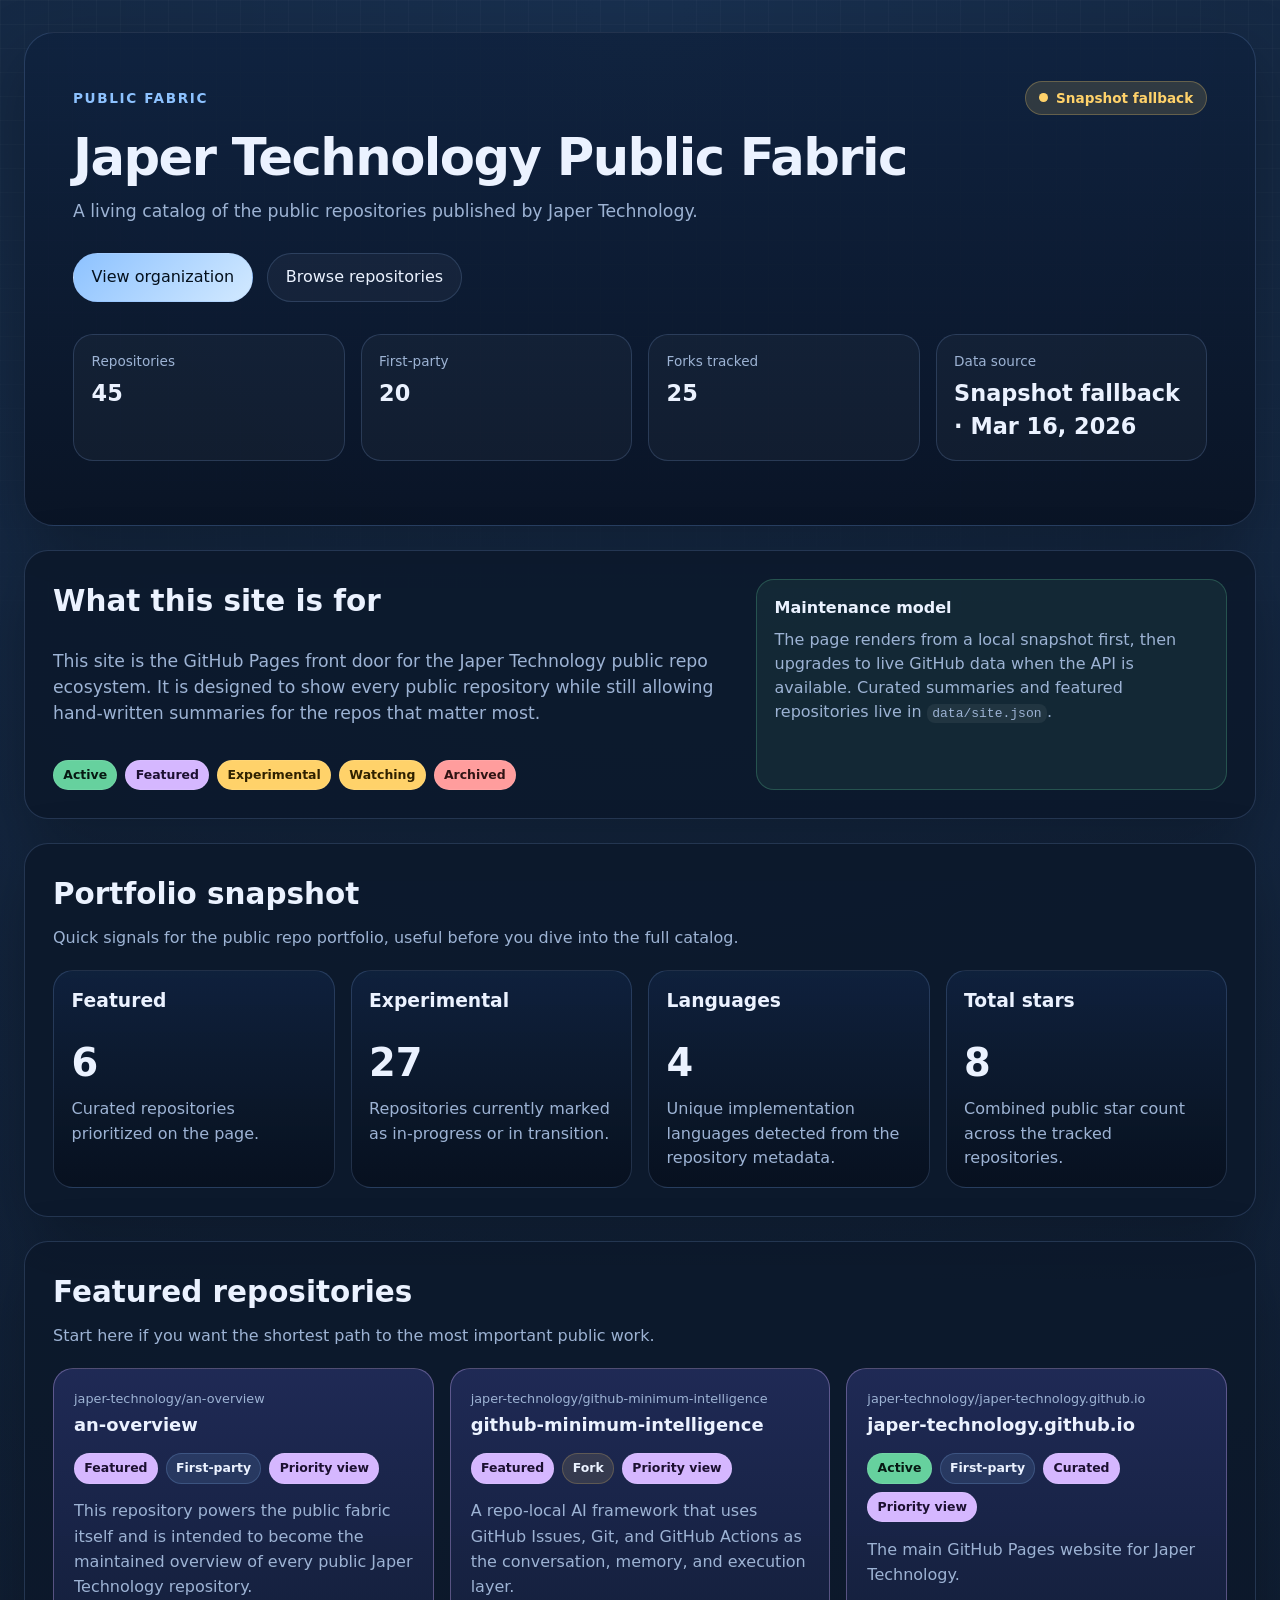
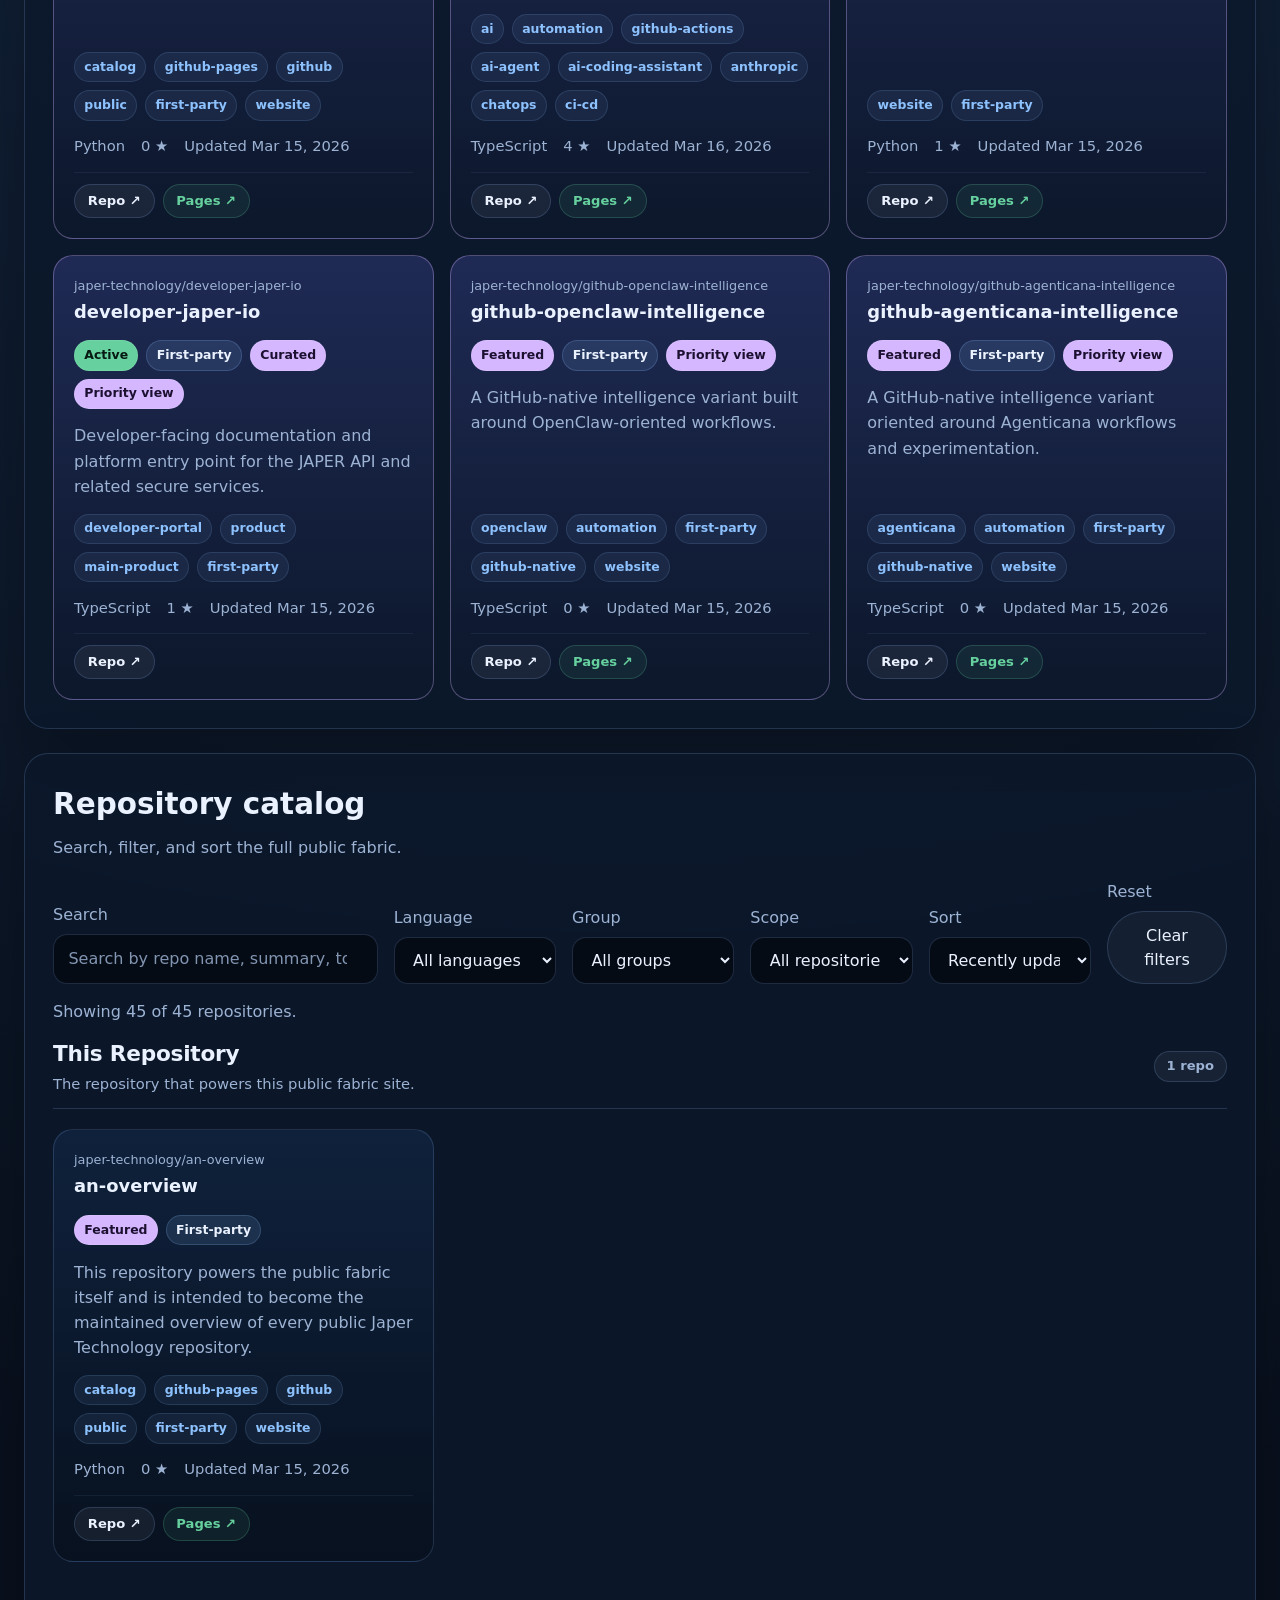
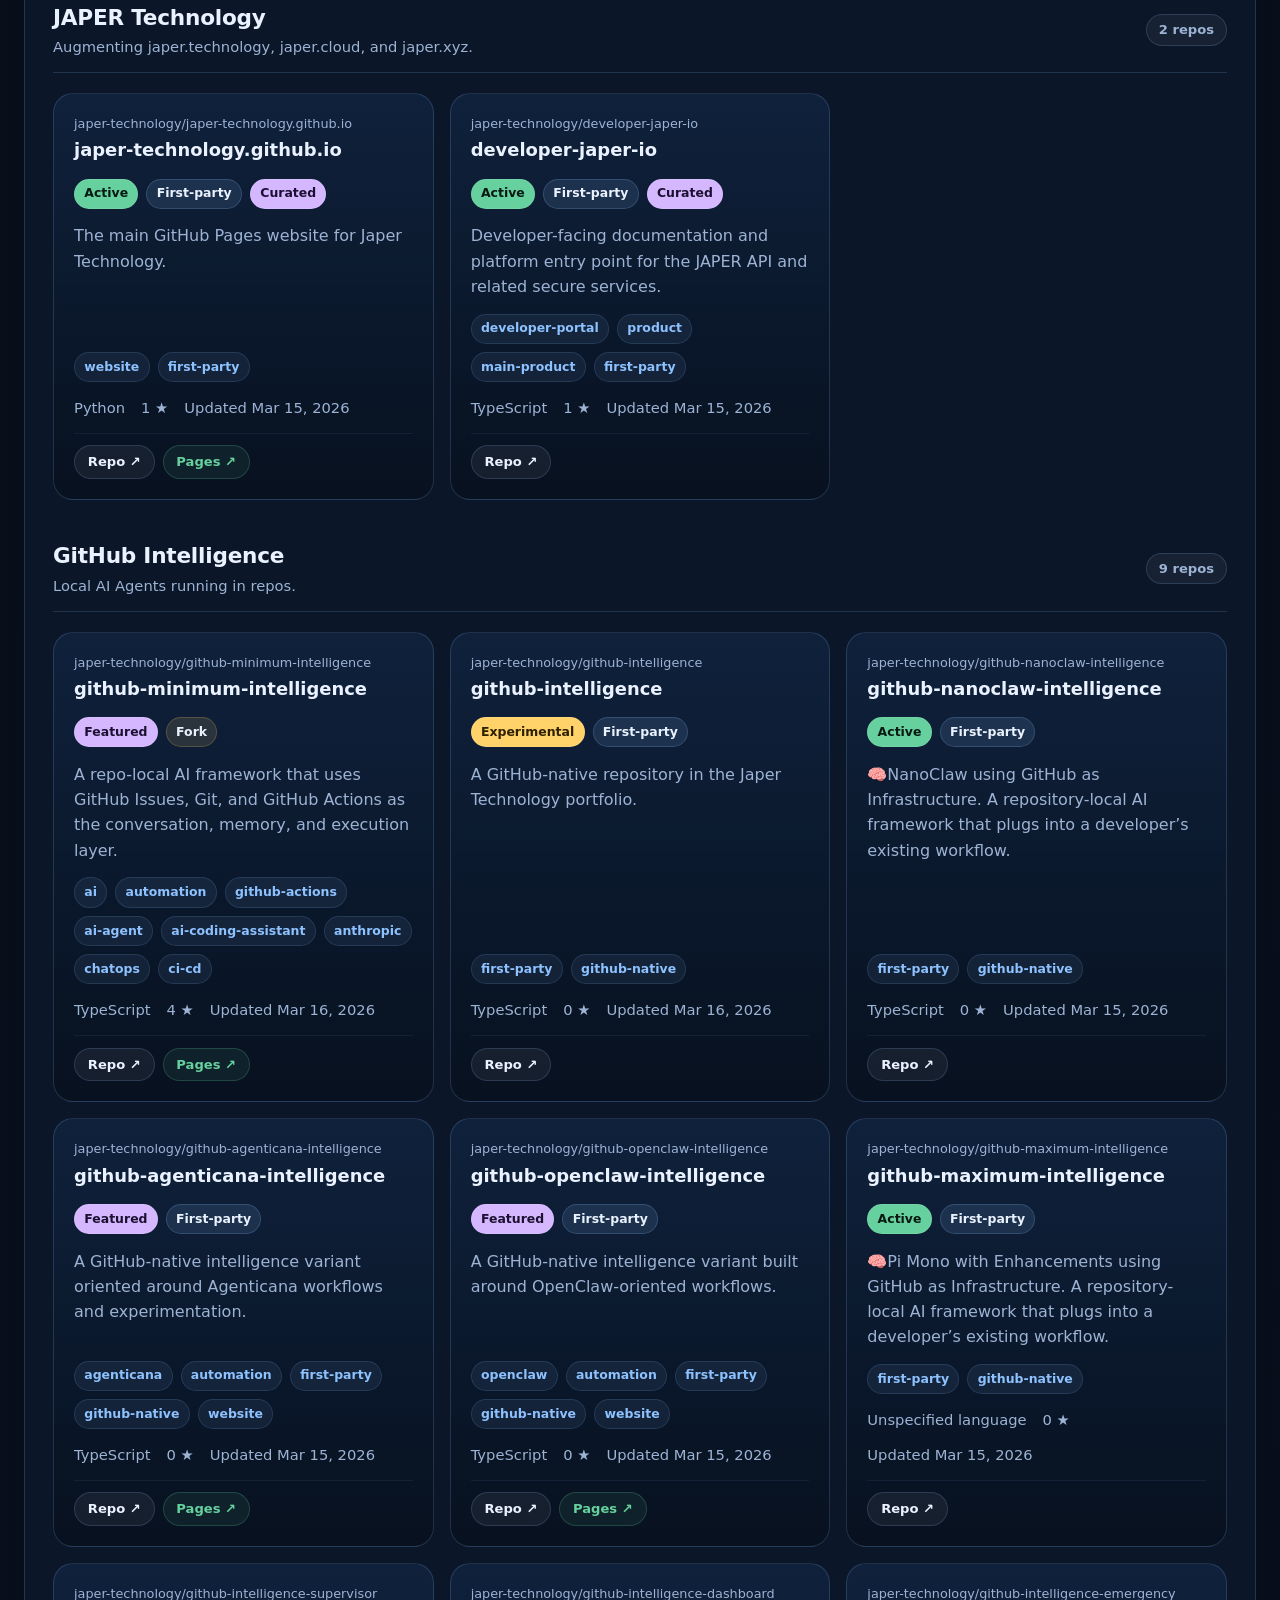
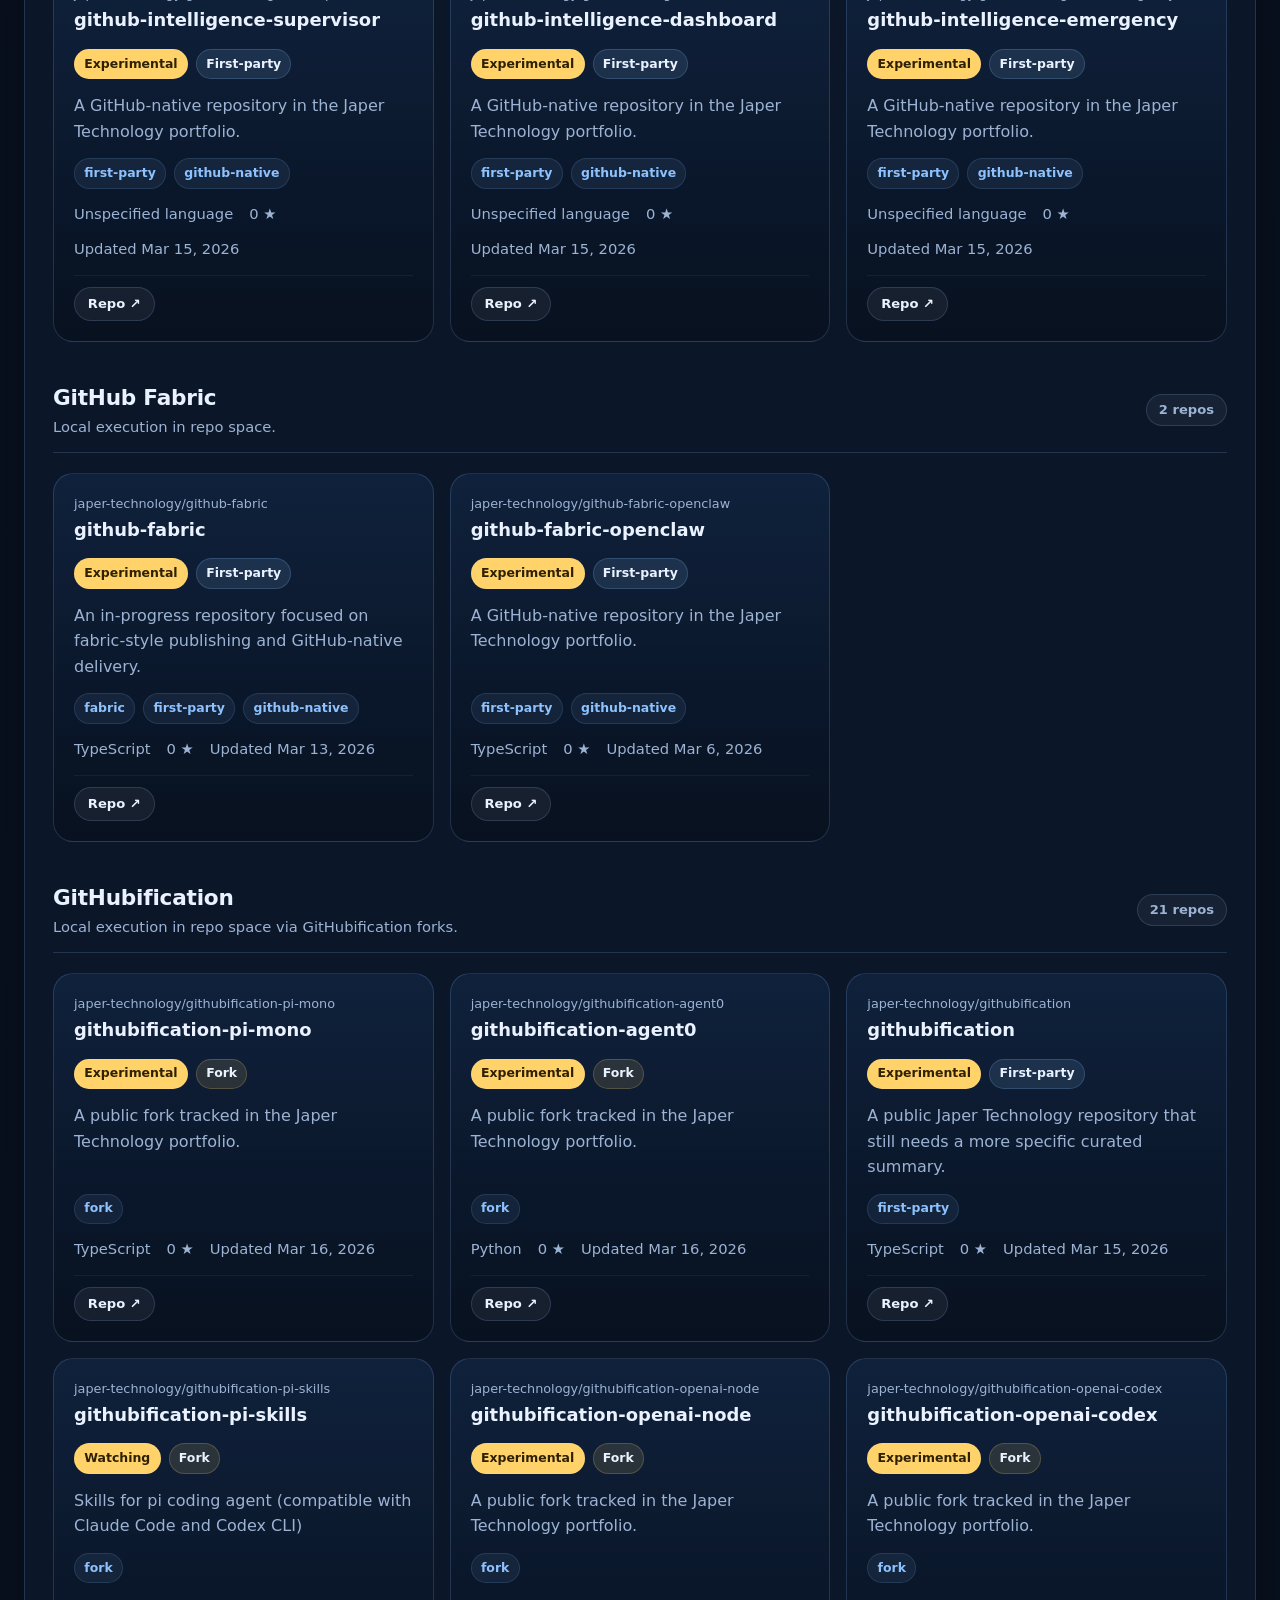
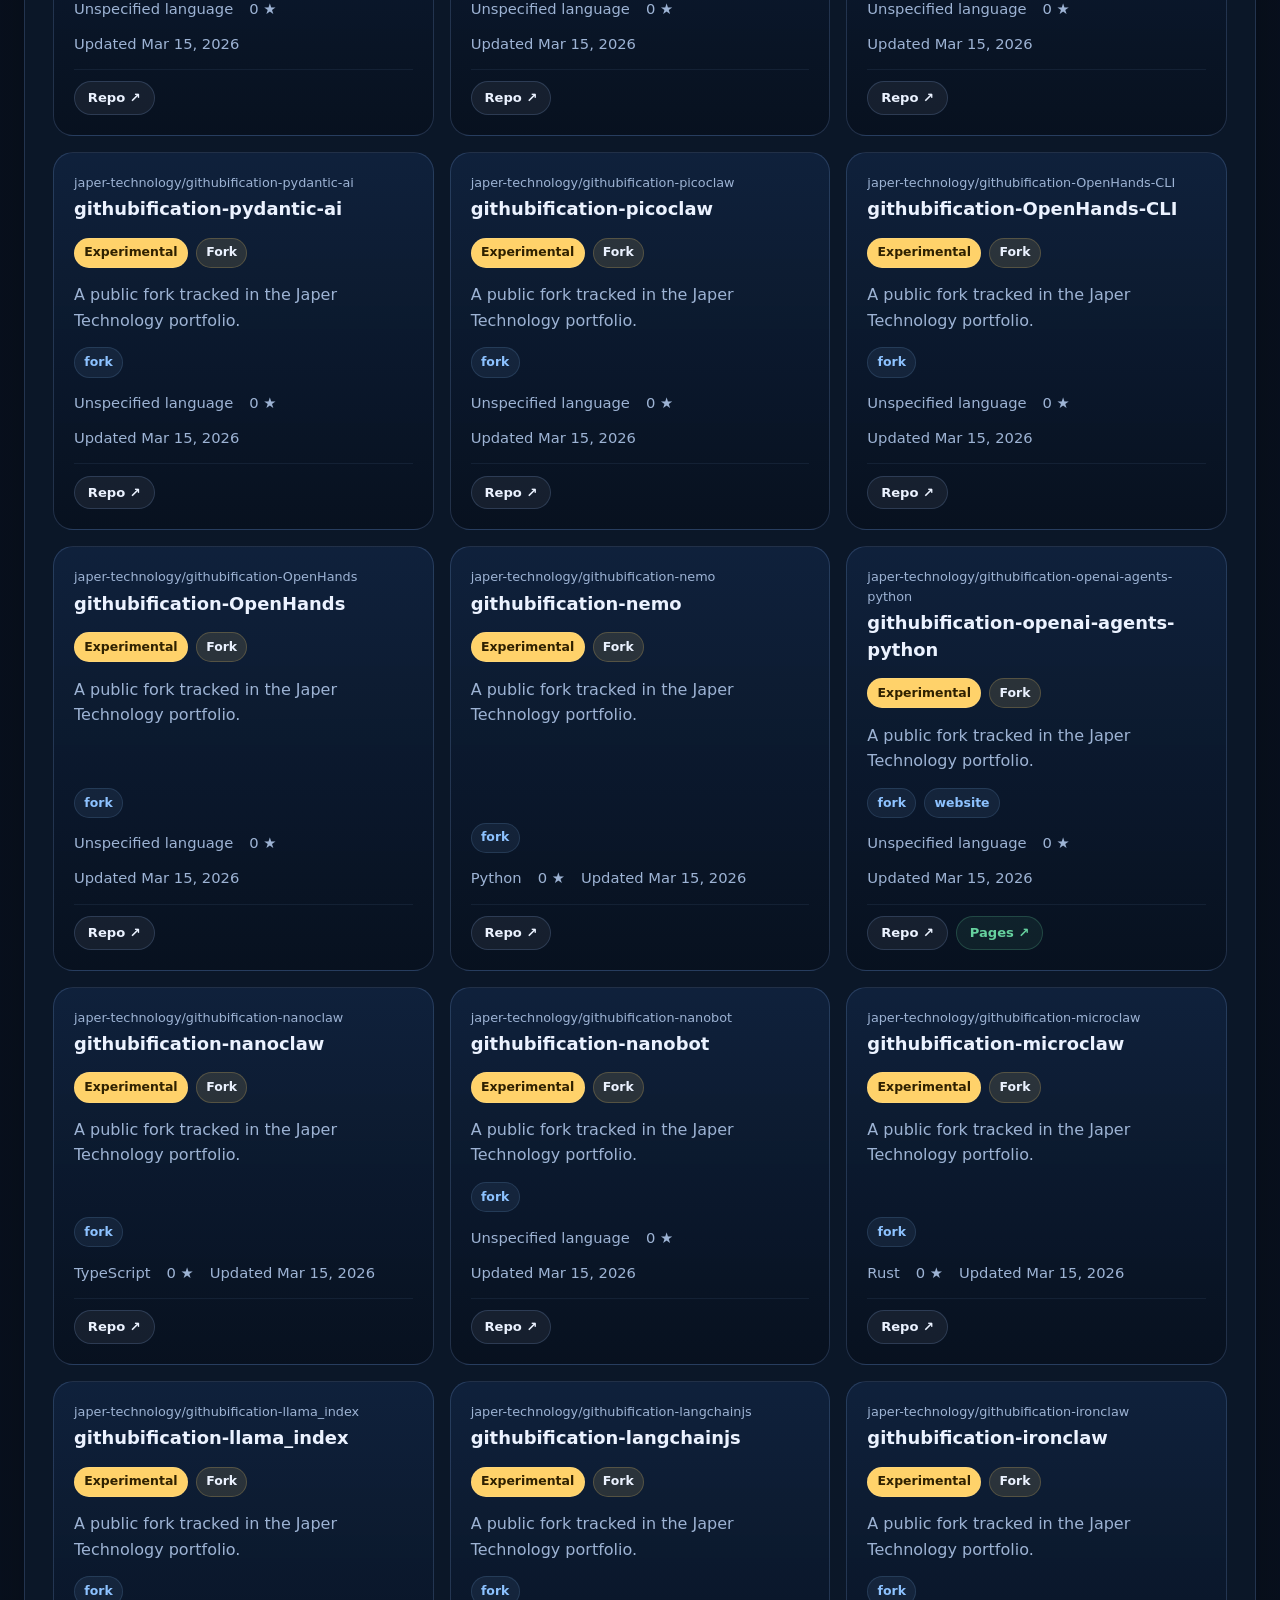
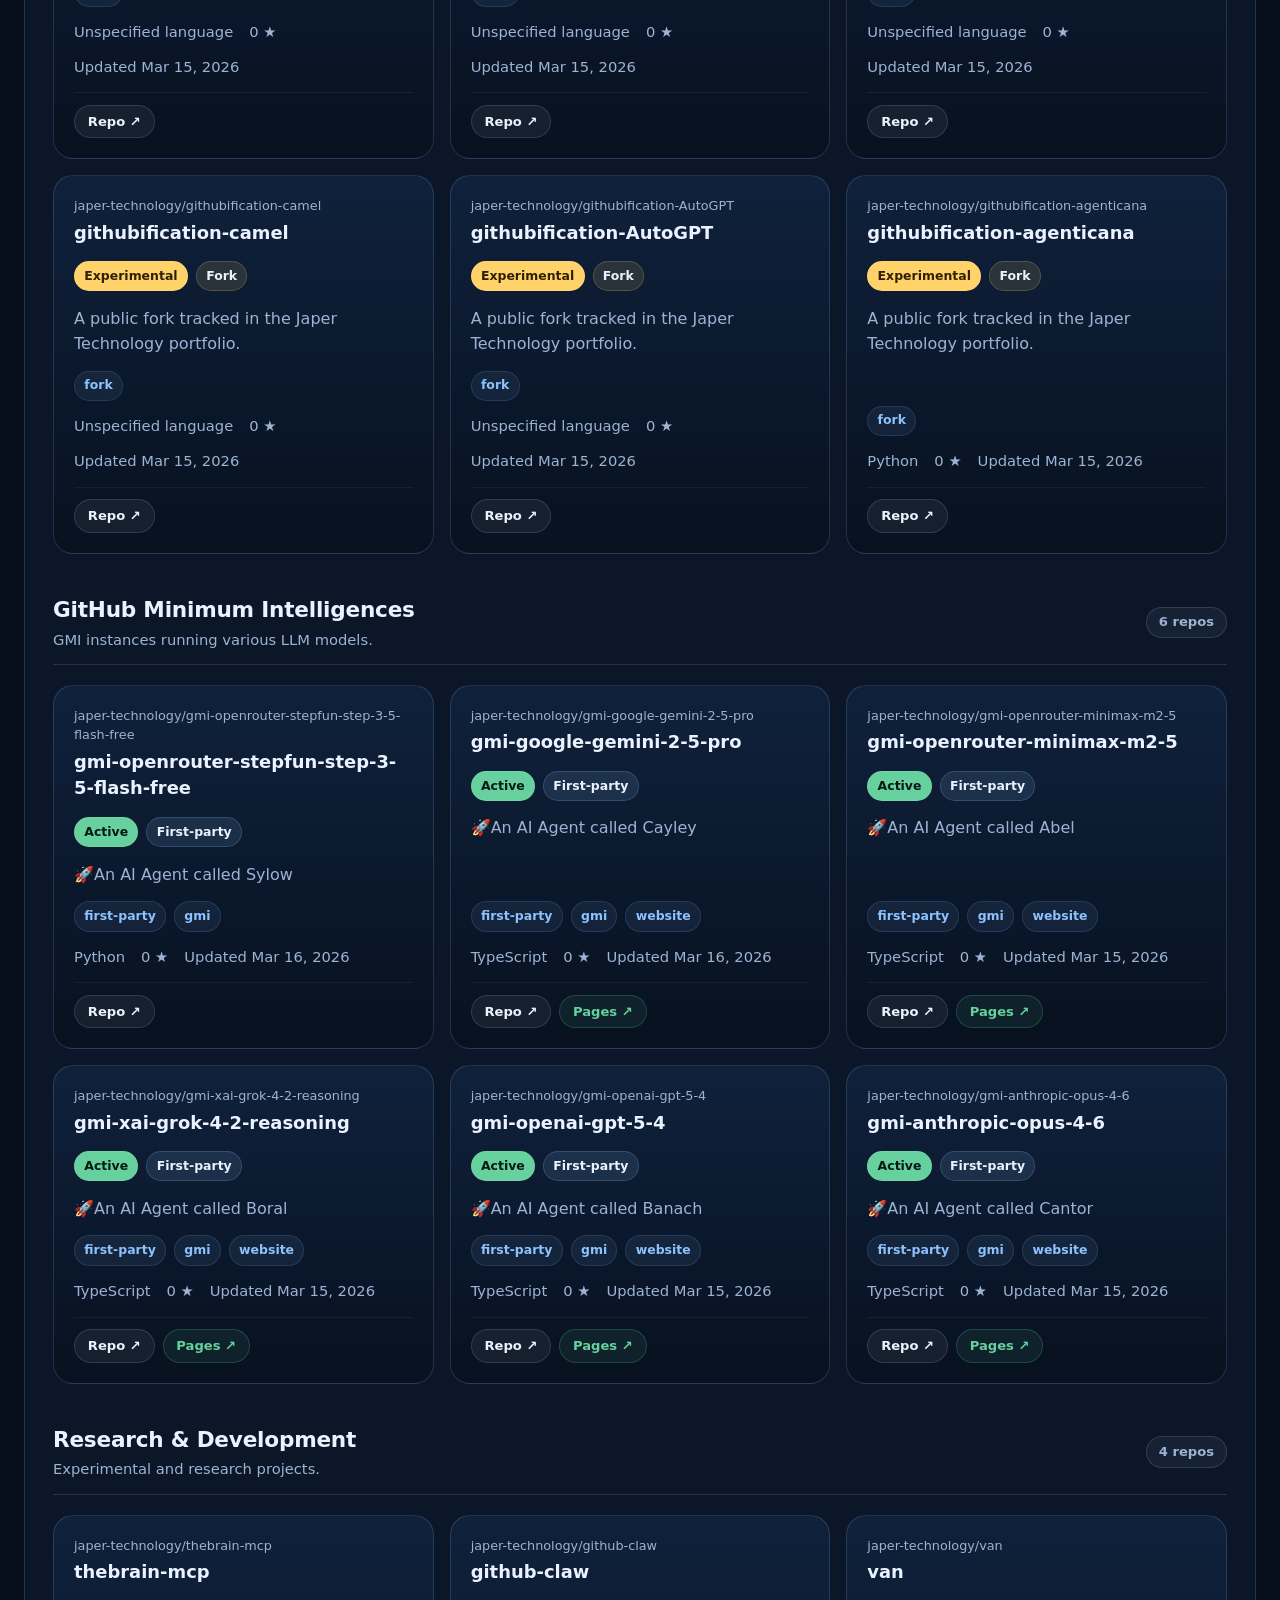
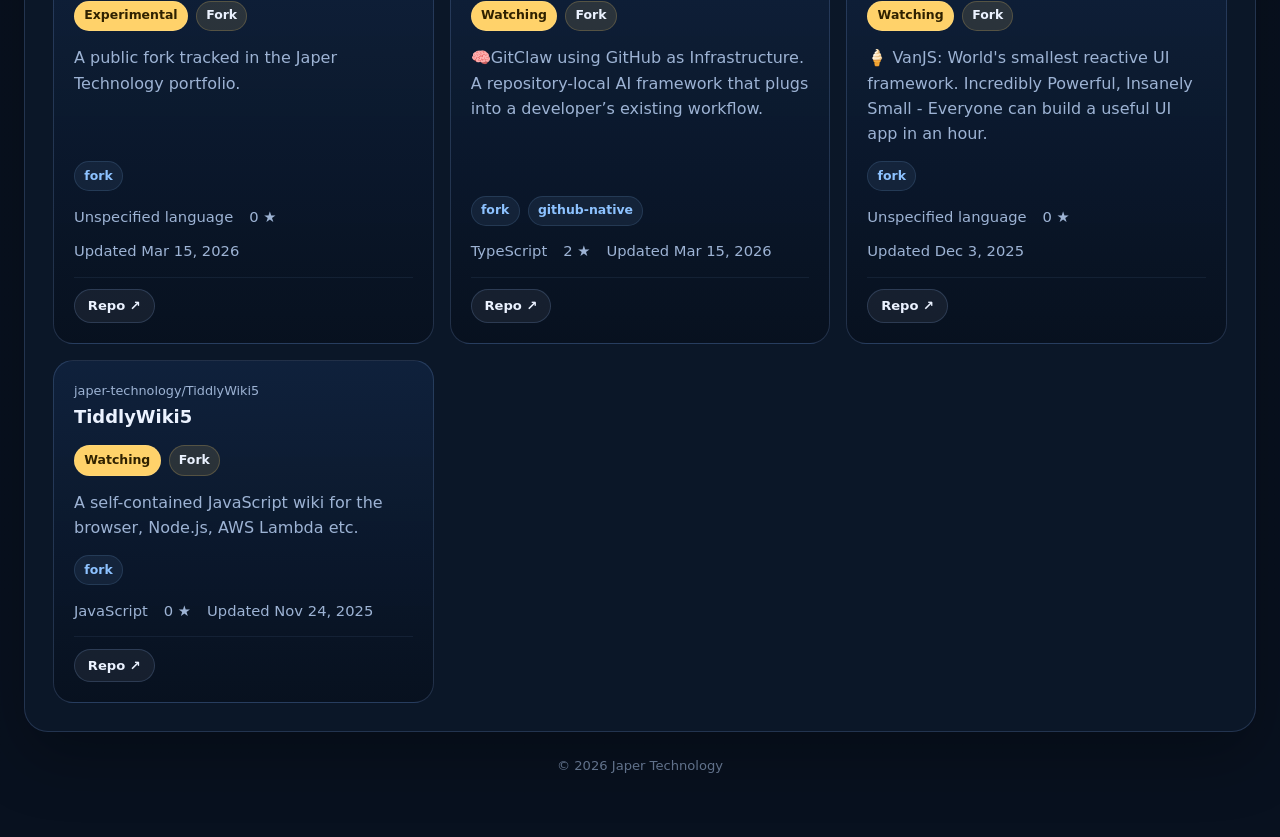
==== an-overview/public-fabric/index.html @ d259e760 "Rename tools to an-overview, move public-fabric, add README Co-authored-by: japertechnology <5142999" ====
<!DOCTYPE html>
<html lang="en">
  <head>
    <meta charset="UTF-8" />
    <meta name="viewport" content="width=device-width, initial-scale=1.0" />
    <title>Japer Technology's GitHub Overview</title>
    <meta
      name="description"
      content="A catalog of the public repositories published by Japer Technology."
    />
    <meta name="theme-color" content="#08111f" />

    <!-- Open Graph -->
    <meta property="og:type" content="website" />
    <meta property="og:title" content="Japer Technology GitHub Overview" />
    <meta property="og:description" content="A catalog of the public repositories published by Japer Technology." />
    <meta property="og:url" content="https://japer-technology.github.io/an-overview/" />

    <!-- Favicon (uses GitHub org avatar as a sensible default) -->
    <link rel="icon" href="https://github.com/japer-technology.png" type="image/png" />

    <link rel="stylesheet" href="./styles.css" />
  </head>
  <body>
    <a class="skip-link" href="#catalog">Skip to repository catalog</a>
    <div class="shell">
      <header class="hero">
        <div class="hero-topline">
          <p class="eyebrow">Public Fabric</p>
          <span class="live-pill" id="live-pill">Loading catalog…</span>
        </div>

        <h1 id="site-title">Japer Technology Public Fabric</h1>
        <p class="hero-copy" id="hero-copy">
          A catalog of public repositories published by Japer Technology.
        </p>

        <div class="hero-actions">
          <a class="button primary" href="https://github.com/japer-technology" target="_blank" rel="noreferrer">
            View organization
          </a>
          <a class="button secondary" href="#catalog">
            Browse repositories
          </a>
        </div>

        <dl class="stats">
          <div class="stat-card">
            <dt>Repositories</dt>
            <dd id="stat-repos">—</dd>
          </div>
          <div class="stat-card">
            <dt>First-party</dt>
            <dd id="stat-first-party">—</dd>
          </div>
          <div class="stat-card">
            <dt>Forks tracked</dt>
            <dd id="stat-forks">—</dd>
          </div>
          <div class="stat-card">
            <dt>Data source</dt>
            <dd id="stat-source">Loading…</dd>
          </div>
        </dl>
      </header>

      <main>
        <section class="panel intro-panel">
          <div class="intro-copy-block">
            <h2>What this site is for</h2>
            <p id="intro-copy">
              This public fabric is meant to become the durable front door for every public Japer Technology repository.
            </p>

            <div class="legend-row" aria-label="Repository status legend">
              <span class="badge status-active">Active</span>
              <span class="badge status-featured">Featured</span>
              <span class="badge status-experimental">Experimental</span>
              <span class="badge status-watch">Watching</span>
              <span class="badge status-archived">Archived</span>
            </div>
          </div>

          <aside class="callout">
            <strong>Maintenance model</strong>
            <p>
              The page renders from a local snapshot first, then upgrades to live GitHub data when the API is available.
              Curated summaries and featured repositories live in <code>data/site.json</code>.
            </p>
          </aside>
        </section>

        <section class="panel snapshot-panel">
          <div class="section-heading">
            <h2>Portfolio snapshot</h2>
            <p>Quick signals for the public repo portfolio, useful before you dive into the full catalog.</p>
          </div>

          <div class="snapshot-grid">
            <article class="snapshot-card">
              <h3>Featured</h3>
              <p class="snapshot-value" id="snapshot-featured">—</p>
              <p class="snapshot-copy">Curated repositories prioritized on the page.</p>
            </article>
            <article class="snapshot-card">
              <h3>Experimental</h3>
              <p class="snapshot-value" id="snapshot-experimental">—</p>
              <p class="snapshot-copy">Repositories currently marked as in-progress or in transition.</p>
            </article>
            <article class="snapshot-card">
              <h3>Languages</h3>
              <p class="snapshot-value" id="snapshot-languages">—</p>
              <p class="snapshot-copy">Unique implementation languages detected from the repository metadata.</p>
            </article>
            <article class="snapshot-card">
              <h3>Total stars</h3>
              <p class="snapshot-value" id="snapshot-stars">—</p>
              <p class="snapshot-copy">Combined public star count across the tracked repositories.</p>
            </article>
          </div>
        </section>

        <section class="panel" id="featured-section">
          <div class="section-heading">
            <h2>Featured repositories</h2>
            <p>Start here if you want the shortest path to the most important public work.</p>
          </div>
          <div class="repo-grid featured-grid" id="featured-grid"></div>
        </section>

        <section class="panel" id="catalog">
          <div class="section-heading">
            <h2>Repository catalog</h2>
            <p>Search, filter, and sort the full public fabric.</p>
          </div>

          <div class="filters">
            <label class="field field-search">
              <span>Search</span>
              <input id="search-input" type="search" placeholder="Search by repo name, summary, topic, or tag" />
            </label>

            <label class="field compact">
              <span>Language</span>
              <select id="language-filter">
                <option value="all">All languages</option>
              </select>
            </label>

            <label class="field compact">
              <span>Group</span>
              <select id="group-filter">
                <option value="all">All groups</option>
              </select>
            </label>

            <label class="field compact">
              <span>Scope</span>
              <select id="scope-filter">
                <option value="all">All repositories</option>
                <option value="first-party">First-party</option>
                <option value="forks">Forks only</option>
                <option value="featured">Featured only</option>
                <option value="experimental">Experimental only</option>
              </select>
            </label>

            <label class="field compact">
              <span>Sort</span>
              <select id="sort-filter">
                <option value="updated-desc">Recently updated</option>
                <option value="stars-desc">Most stars</option>
                <option value="name-asc">Name A–Z</option>
              </select>
            </label>

            <div class="field action-field">
              <span>Reset</span>
              <button class="button tertiary" id="reset-filters" type="button">Clear filters</button>
            </div>
          </div>

          <p class="results-summary" id="results-summary" aria-live="polite">Loading repositories…</p>
          <div class="active-filters hidden" id="active-filters" aria-live="polite"></div>
          <div class="catalog-container" id="repo-grid"></div>
          <div class="empty-state hidden" id="empty-state">
            <h3>No repositories match this filter</h3>
            <p>Try clearing the search box, switching back to all languages, or widening the scope.</p>
          </div>
        </section>
      </main>

      <footer class="footer">
        <p class="copyright">&copy; 2026 Japer Technology</p>
      </footer>
    </div>

    <script src="./app.js" defer></script>
  </body>
</html>
---- an-overview/public-fabric/styles.css ----
:root {
  color-scheme: dark;
  --bg: #08111f;
  --panel: rgba(12, 24, 43, 0.88);
  --panel-strong: rgba(16, 35, 63, 0.95);
  --border: rgba(150, 187, 255, 0.18);
  --border-strong: rgba(150, 187, 255, 0.32);
  --text: #ebf2ff;
  --muted: #9db3d4;
  --accent: #8dc2ff;
  --success: #66d19e;
  --success-soft: rgba(102, 209, 158, 0.14);
  --warning: #ffd26a;
  --warning-soft: rgba(255, 210, 106, 0.14);
  --danger: #ff9d9d;
  --featured: #d5b7ff;
  --shadow: 0 24px 64px rgba(0, 0, 0, 0.28);
}

* {
  box-sizing: border-box;
}

/* Accessibility: skip-to-content link */
.skip-link {
  position: absolute;
  top: -100%;
  left: 1rem;
  z-index: 100;
  padding: 0.6rem 1rem;
  border-radius: 0 0 12px 12px;
  background: var(--accent);
  color: #04101d;
  font-weight: 700;
  text-decoration: none;
}
.skip-link:focus {
  top: 0;
}

/* Text selection */
::selection {
  background: rgba(141, 194, 255, 0.3);
  color: var(--text);
}

html {
  scroll-behavior: smooth;
}

body {
  margin: 0;
  min-height: 100vh;
  font-family: Inter, ui-sans-serif, system-ui, -apple-system, BlinkMacSystemFont, "Segoe UI", sans-serif;
  line-height: 1.5;
  background:
    radial-gradient(circle at top, rgba(78, 159, 255, 0.22), transparent 30%),
    linear-gradient(180deg, #09101d 0%, #08111f 100%);
  color: var(--text);
}

body::before {
  content: "";
  position: fixed;
  inset: 0;
  pointer-events: none;
  background-image:
    linear-gradient(rgba(255, 255, 255, 0.03) 1px, transparent 1px),
    linear-gradient(90deg, rgba(255, 255, 255, 0.03) 1px, transparent 1px);
  background-size: 24px 24px;
  mask-image: linear-gradient(180deg, rgba(0, 0, 0, 0.75), transparent 92%);
}

/* ── Full-width shell ──────────────────────────────────────────────── */

.shell {
  width: calc(100% - 3rem);
  margin: 0 auto;
  padding: 2rem 0 3rem;
}

.hero,
.panel,
.footer {
  position: relative;
  z-index: 1;
}

/* ── Hero ──────────────────────────────────────────────────────────── */

.hero {
  padding: 3rem;
  border: 1px solid var(--border);
  border-radius: 30px;
  background: linear-gradient(180deg, rgba(16, 35, 63, 0.96), rgba(10, 20, 37, 0.96));
  box-shadow: var(--shadow);
}

.hero-topline {
  display: flex;
  flex-wrap: wrap;
  justify-content: space-between;
  gap: 0.75rem;
  align-items: center;
}

.eyebrow {
  margin: 0;
  font-size: 0.85rem;
  font-weight: 800;
  letter-spacing: 0.12em;
  text-transform: uppercase;
  color: var(--accent);
}

.live-pill {
  display: inline-flex;
  align-items: center;
  gap: 0.5rem;
  min-height: 2rem;
  padding: 0.35rem 0.8rem;
  border-radius: 999px;
  border: 1px solid var(--border);
  font-size: 0.85rem;
  font-weight: 700;
  background: rgba(255, 255, 255, 0.05);
}

.live-pill::before {
  content: "";
  width: 0.55rem;
  height: 0.55rem;
  border-radius: 50%;
  background: currentColor;
}

.live-pill.is-live {
  color: var(--success);
  border-color: rgba(102, 209, 158, 0.28);
  background: var(--success-soft);
}

.live-pill.is-fallback {
  color: var(--warning);
  border-color: rgba(255, 210, 106, 0.26);
  background: var(--warning-soft);
}

/* ── Typography ────────────────────────────────────────────────────── */

h1,
h2,
h3,
p,
dl {
  margin-top: 0;
}

h1 {
  margin: 1rem 0;
  font-size: clamp(2.35rem, 4vw, 4.25rem);
  line-height: 1.02;
  letter-spacing: -0.03em;
}

h2 {
  font-size: clamp(1.55rem, 2.3vw, 2rem);
  margin-bottom: 0.6rem;
}

.hero-copy,
#intro-copy,
.section-heading p,
.repo-summary,
.results-summary,
.footer,
.callout p,
.meta-row,
.field span,
.empty-state p,
.repo-kicker,
.snapshot-copy {
  color: var(--muted);
}

.hero-copy,
#intro-copy {
  font-size: 1.08rem;
  max-width: 70ch;
}

/* ── Hero actions ──────────────────────────────────────────────────── */

.hero-actions {
  display: flex;
  flex-wrap: wrap;
  gap: 0.9rem;
  margin: 1.75rem 0 2rem;
}

.button {
  display: inline-flex;
  align-items: center;
  justify-content: center;
  min-height: 2.8rem;
  padding: 0.72rem 1.1rem;
  border-radius: 999px;
  border: 1px solid var(--border);
  text-decoration: none;
  font-weight: 700;
  font: inherit;
  cursor: pointer;
  transition: transform 160ms ease, border-color 160ms ease, background 160ms ease, box-shadow 160ms ease;
}

.button:hover,
.button:focus-visible {
  transform: translateY(-1px);
  border-color: var(--border-strong);
  box-shadow: 0 10px 30px rgba(0, 0, 0, 0.18);
}

.button.primary {
  color: #04101d;
  background: linear-gradient(135deg, var(--accent), #d2e9ff);
}

.button.secondary,
.button.tertiary {
  color: var(--text);
  background: rgba(255, 255, 255, 0.04);
}

/* ── Grids ─────────────────────────────────────────────────────────── */

.stats,
.snapshot-grid,
.repo-grid {
  display: grid;
  gap: 1rem;
}

.stats,
.snapshot-grid {
  grid-template-columns: repeat(4, minmax(0, 1fr));
}

.repo-grid {
  grid-template-columns: repeat(auto-fill, minmax(340px, 1fr));
}

/* ── Cards (stat / snapshot / repo) ────────────────────────────────── */

.stat-card,
.snapshot-card,
.repo-card {
  border-radius: 20px;
  border: 1px solid var(--border);
}

.stat-card,
.snapshot-card {
  margin: 0;
  padding: 1rem 1.1rem;
  background: rgba(255, 255, 255, 0.03);
}

.stat-card dt {
  margin-bottom: 0.35rem;
  font-size: 0.85rem;
  color: var(--muted);
}

.stat-card dd {
  margin: 0;
  font-size: 1.4rem;
  font-weight: 800;
}

/* ── Panels ────────────────────────────────────────────────────────── */

.panel {
  margin-top: 1.5rem;
  padding: 1.75rem;
  border-radius: 24px;
  border: 1px solid var(--border);
  background: var(--panel);
  box-shadow: var(--shadow);
}

.intro-panel {
  display: grid;
  grid-template-columns: 1.45fr 1fr;
  gap: 1.25rem;
}

.intro-copy-block {
  display: flex;
  flex-direction: column;
  gap: 1rem;
  justify-content: space-between;
}

.legend-row,
.badges,
.topics,
.active-filters {
  display: flex;
  flex-wrap: wrap;
  gap: 0.5rem;
}

.callout {
  padding: 1rem 1.1rem;
  border-radius: 18px;
  border: 1px solid rgba(102, 209, 158, 0.25);
  background: rgba(102, 209, 158, 0.08);
}

.callout strong {
  display: block;
  margin-bottom: 0.5rem;
}

.section-heading {
  margin-bottom: 1.25rem;
}

.snapshot-card {
  background: linear-gradient(180deg, rgba(16, 35, 63, 0.86), rgba(8, 17, 31, 0.92));
}

.snapshot-value {
  margin: 0 0 0.35rem;
  font-size: clamp(1.7rem, 3vw, 2.5rem);
  font-weight: 800;
}

.snapshot-copy {
  margin-bottom: 0;
  line-height: 1.55;
}

/* ── Filters ───────────────────────────────────────────────────────── */

.filters {
  display: grid;
  grid-template-columns: minmax(0, 2fr) repeat(4, minmax(140px, 1fr)) 120px;
  gap: 1rem;
  margin-bottom: 1rem;
  align-items: end;
}

.field {
  display: flex;
  flex-direction: column;
  gap: 0.45rem;
}

input,
select {
  width: 100%;
  min-height: 2.9rem;
  padding: 0.75rem 0.9rem;
  border-radius: 14px;
  border: 1px solid var(--border);
  background: rgba(5, 11, 20, 0.9);
  color: var(--text);
  font: inherit;
}

input::placeholder {
  color: rgba(157, 179, 212, 0.82);
}

input:focus,
select:focus,
.button:focus-visible,
a:focus-visible {
  outline: 2px solid rgba(141, 194, 255, 0.32);
  outline-offset: 2px;
}

.results-summary {
  margin-bottom: 0.85rem;
}

.active-filters {
  margin-bottom: 1rem;
}

/* ── Badges / chips / topics ───────────────────────────────────────── */

.filter-chip,
.badge,
.topic {
  display: inline-flex;
  align-items: center;
  min-height: 1.9rem;
  padding: 0.22rem 0.58rem;
  border-radius: 999px;
  font-size: 0.78rem;
  font-weight: 700;
}

.filter-chip,
.badge {
  color: var(--text);
  background: rgba(255, 255, 255, 0.08);
  border: 1px solid rgba(255, 255, 255, 0.08);
}

.badge.status-active {
  color: #071913;
  background: var(--success);
}

.badge.status-featured,
.badge.priority-badge {
  color: #1c1031;
  background: var(--featured);
}

.badge.status-experimental,
.badge.status-watch {
  color: #2f2100;
  background: var(--warning);
}

.badge.status-archived {
  color: #301414;
  background: var(--danger);
}

.badge.kind-original {
  background: rgba(141, 194, 255, 0.12);
  border-color: rgba(141, 194, 255, 0.2);
}

.badge.kind-fork {
  background: rgba(255, 210, 106, 0.12);
  border-color: rgba(255, 210, 106, 0.2);
}

.topic {
  color: var(--accent);
  background: rgba(141, 194, 255, 0.08);
  border: 1px solid rgba(141, 194, 255, 0.14);
}

/* ── Catalog container (holds group sections) ──────────────────────── */

.catalog-container {
  display: flex;
  flex-direction: column;
  gap: 2.5rem;
}

/* ── Group sections ────────────────────────────────────────────────── */

.group-section {
  /* each group is a self-contained block */
}

.group-header {
  display: flex;
  align-items: center;
  justify-content: space-between;
  gap: 1rem;
  margin-bottom: 1.25rem;
  padding-bottom: 0.85rem;
  border-bottom: 1px solid var(--border);
}

.group-header-text {
  display: flex;
  flex-direction: column;
  gap: 0.15rem;
}

.group-header-text h3 {
  margin: 0;
  font-size: 1.35rem;
  letter-spacing: -0.01em;
}

.group-header-text p {
  margin: 0;
  color: var(--muted);
  font-size: 0.92rem;
}

.group-count {
  flex-shrink: 0;
  padding: 0.3rem 0.75rem;
  border-radius: 999px;
  background: rgba(255, 255, 255, 0.05);
  border: 1px solid var(--border);
  font-size: 0.82rem;
  font-weight: 700;
  color: var(--muted);
  white-space: nowrap;
}

/* ── Repo cards ────────────────────────────────────────────────────── */

.repo-card {
  display: flex;
  flex-direction: column;
  gap: 0.9rem;
  min-height: 100%;
  padding: 1.25rem;
  background: linear-gradient(180deg, rgba(16, 35, 63, 0.88), rgba(8, 17, 31, 0.94));
  transition: transform 160ms ease, border-color 160ms ease, box-shadow 160ms ease;
}

.repo-card:hover {
  transform: translateY(-3px);
  border-color: var(--border-strong);
  box-shadow: 0 18px 48px rgba(0, 0, 0, 0.22);
}

.repo-card.featured {
  border-color: rgba(213, 183, 255, 0.34);
  background: linear-gradient(180deg, rgba(33, 43, 88, 0.94), rgba(12, 24, 43, 0.97));
}

.repo-card-header {
  /* wrapper for kicker + title */
}

.repo-kicker {
  margin-bottom: 0.25rem;
  font-size: 0.8rem;
}

.repo-title {
  margin: 0;
  font-size: 1.12rem;
}

.repo-title a {
  text-decoration: none;
  color: var(--text);
}

.repo-title a:hover {
  color: var(--accent);
}

.repo-summary {
  flex: 1;
  margin-bottom: 0;
  line-height: 1.58;
}

.meta-row {
  display: flex;
  flex-wrap: wrap;
  gap: 0.8rem 1rem;
  font-size: 0.92rem;
  color: var(--muted);
}

/* ── Repo action buttons ───────────────────────────────────────────── */

.repo-actions {
  display: flex;
  flex-wrap: wrap;
  gap: 0.5rem;
  padding-top: 0.7rem;
  border-top: 1px solid rgba(150, 187, 255, 0.08);
}

.action-btn {
  display: inline-flex;
  align-items: center;
  gap: 0.25rem;
  padding: 0.38rem 0.8rem;
  border-radius: 999px;
  font-size: 0.82rem;
  font-weight: 700;
  text-decoration: none;
  transition: background 160ms ease, border-color 160ms ease, transform 160ms ease;
}

.action-btn:hover {
  transform: translateY(-1px);
}

.btn-repo {
  color: var(--text);
  background: rgba(255, 255, 255, 0.06);
  border: 1px solid var(--border);
}

.btn-repo:hover {
  background: rgba(255, 255, 255, 0.14);
  border-color: var(--border-strong);
}

.btn-pages {
  color: var(--success);
  background: rgba(102, 209, 158, 0.08);
  border: 1px solid rgba(102, 209, 158, 0.22);
}

.btn-pages:hover {
  background: rgba(102, 209, 158, 0.2);
  border-color: rgba(102, 209, 158, 0.4);
}

.btn-parent {
  color: var(--featured);
  background: rgba(213, 183, 255, 0.08);
  border: 1px solid rgba(213, 183, 255, 0.22);
}

.btn-parent:hover {
  background: rgba(213, 183, 255, 0.2);
  border-color: rgba(213, 183, 255, 0.4);
}

/* ── Empty state ───────────────────────────────────────────────────── */

.empty-state {
  padding: 2rem;
  border: 1px dashed var(--border);
  border-radius: 20px;
  text-align: center;
  background: rgba(255, 255, 255, 0.02);
}

/* ── Footer ────────────────────────────────────────────────────────── */

.footer {
  margin-top: 1.5rem;
  text-align: center;
  font-size: 0.95rem;
}

.footer .copyright {
  margin-top: 0.5rem;
  font-size: 0.82rem;
  opacity: 0.6;
}

code {
  padding: 0.15rem 0.35rem;
  border-radius: 8px;
  background: rgba(255, 255, 255, 0.06);
}

.hidden {
  display: none;
}

/* ── Reduced motion ────────────────────────────────────────────────── */

@media (prefers-reduced-motion: reduce) {
  *,
  *::before,
  *::after {
    animation-duration: 0.01ms !important;
    animation-iteration-count: 1 !important;
    scroll-behavior: auto !important;
    transition-duration: 0.01ms !important;
  }
}

/* ── Medium screens ────────────────────────────────────────────────── */

@media (max-width: 1120px) {
  .filters {
    grid-template-columns: repeat(3, minmax(0, 1fr));
  }

  .snapshot-grid,
  .stats {
    grid-template-columns: repeat(2, minmax(0, 1fr));
  }

  .intro-panel {
    grid-template-columns: 1fr;
  }
}

/* ── Small screens ─────────────────────────────────────────────────── */

@media (max-width: 720px) {
  .shell {
    width: calc(100% - 1rem);
    padding-top: 1rem;
  }

  .hero,
  .panel {
    padding: 1.2rem;
    border-radius: 20px;
  }

  .filters,
  .snapshot-grid,
  .stats {
    grid-template-columns: 1fr;
  }

  .repo-grid {
    grid-template-columns: 1fr;
  }

  .group-header {
    flex-direction: column;
    align-items: flex-start;
    gap: 0.5rem;
  }
}
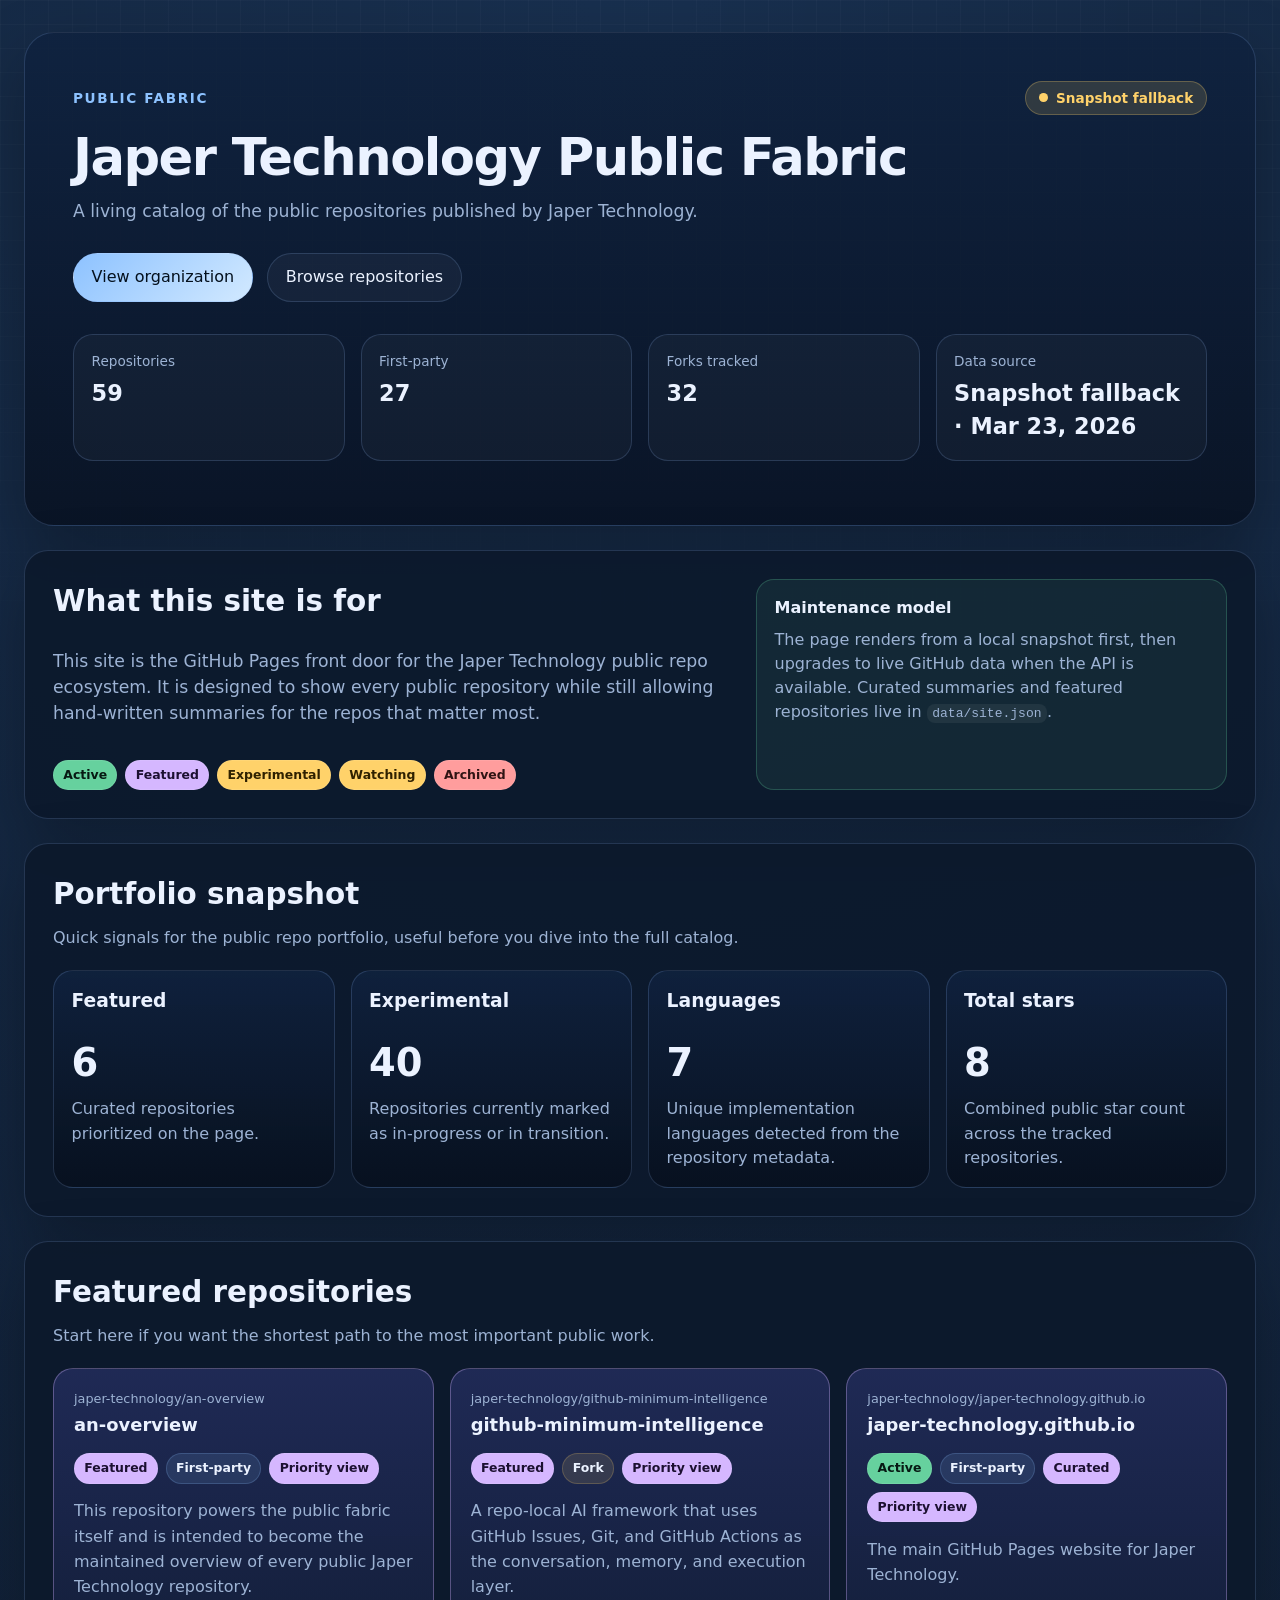
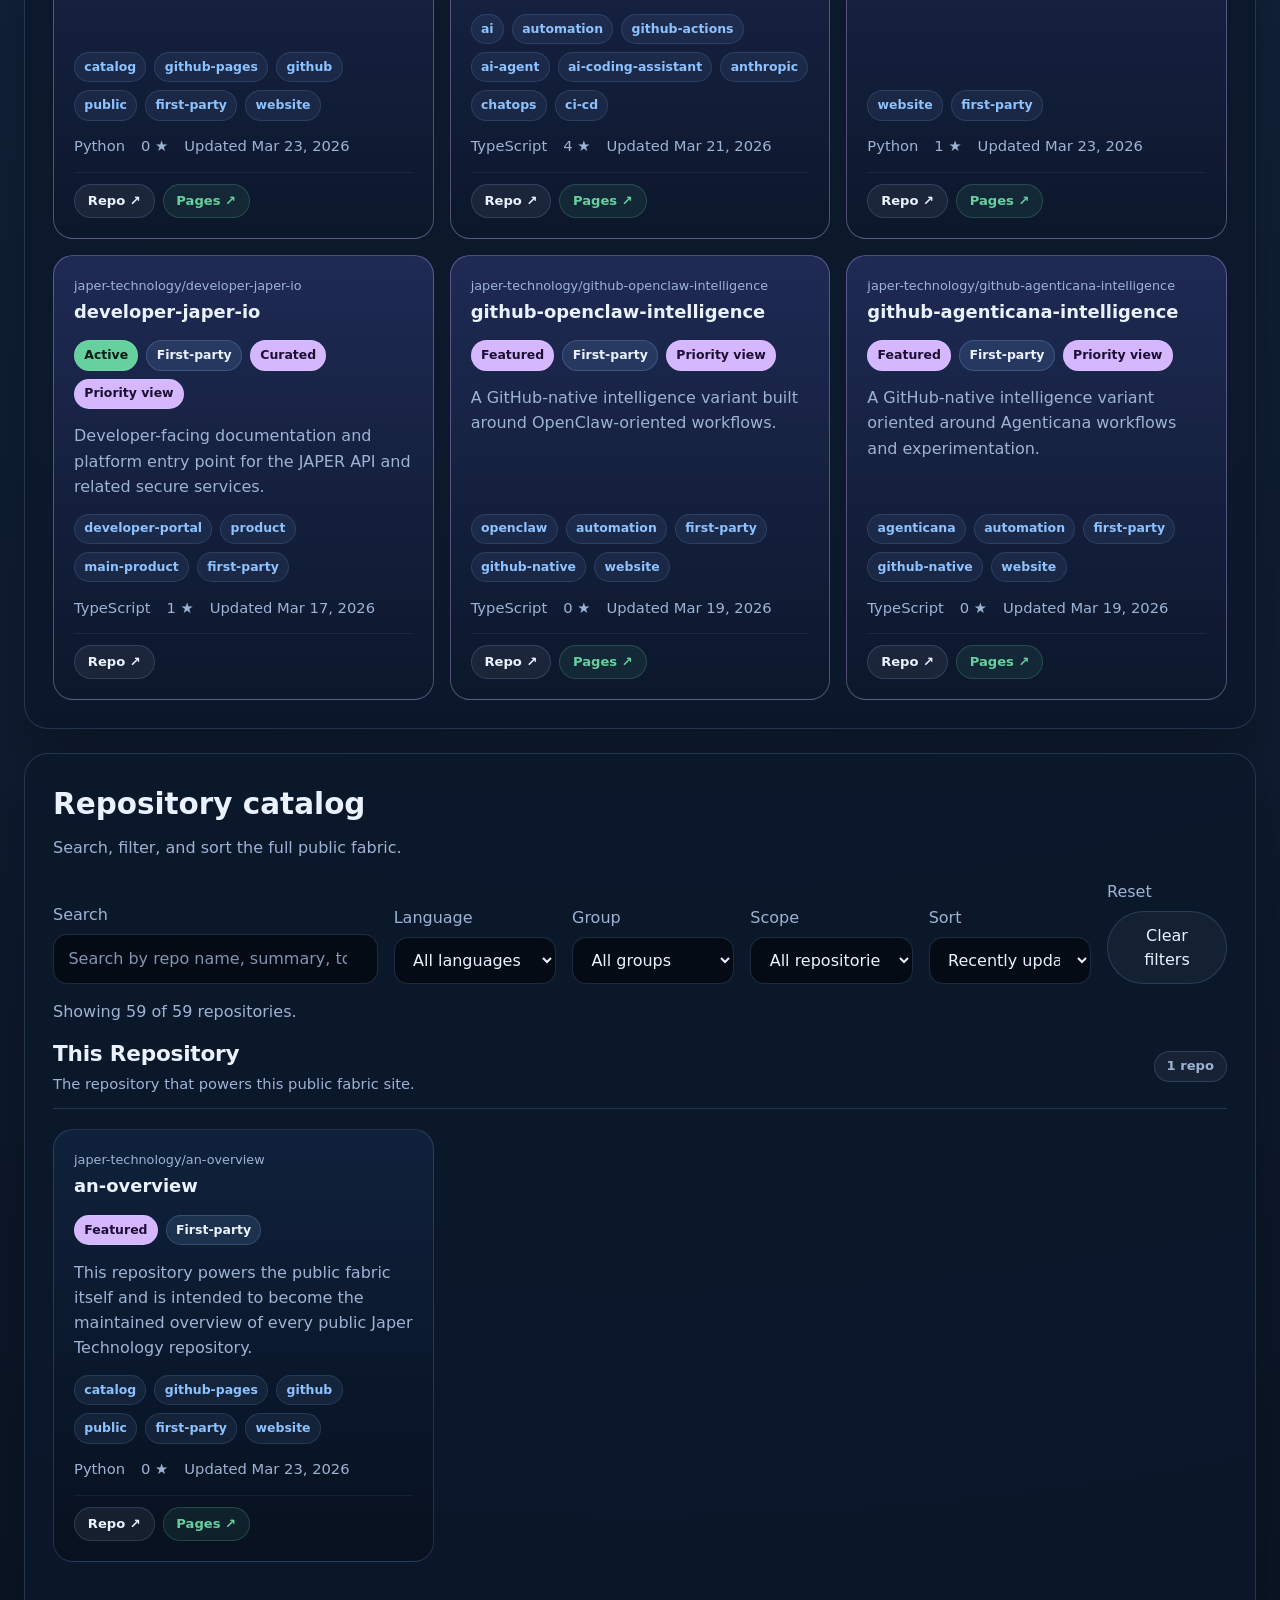
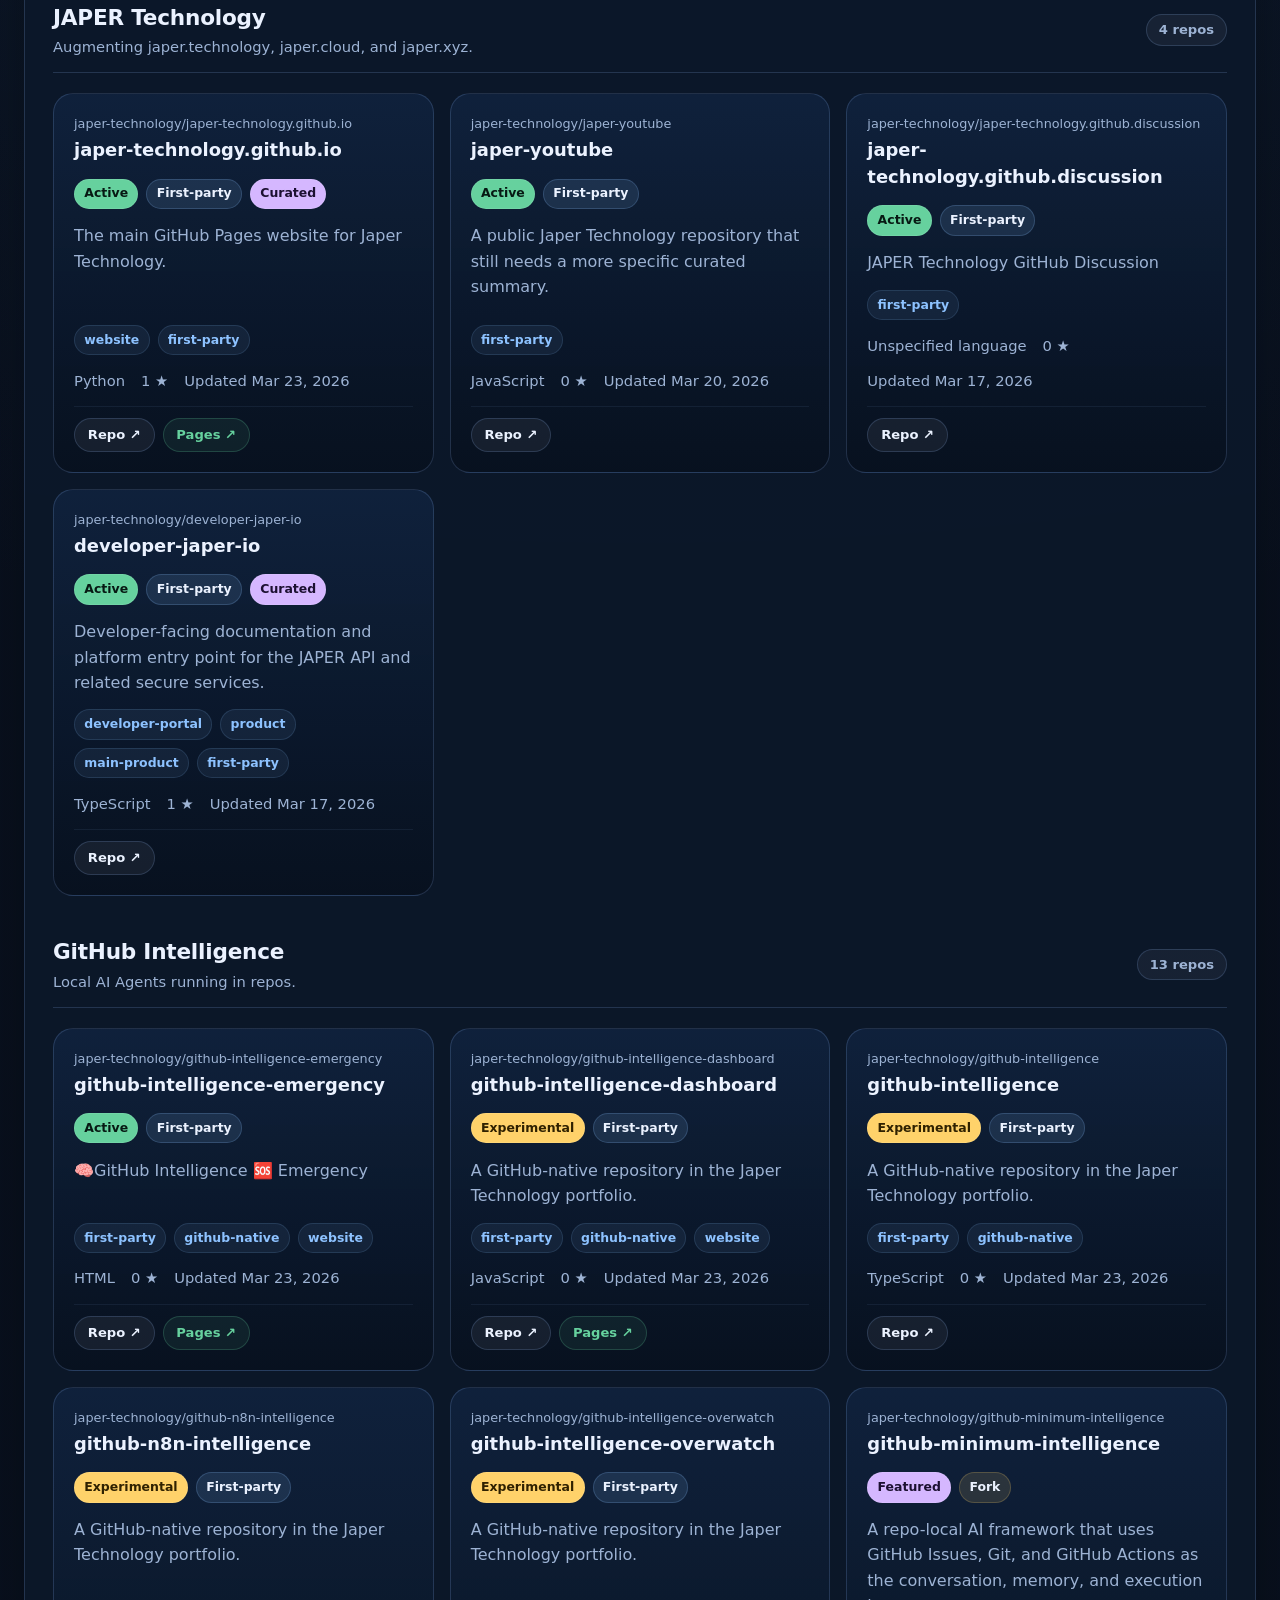
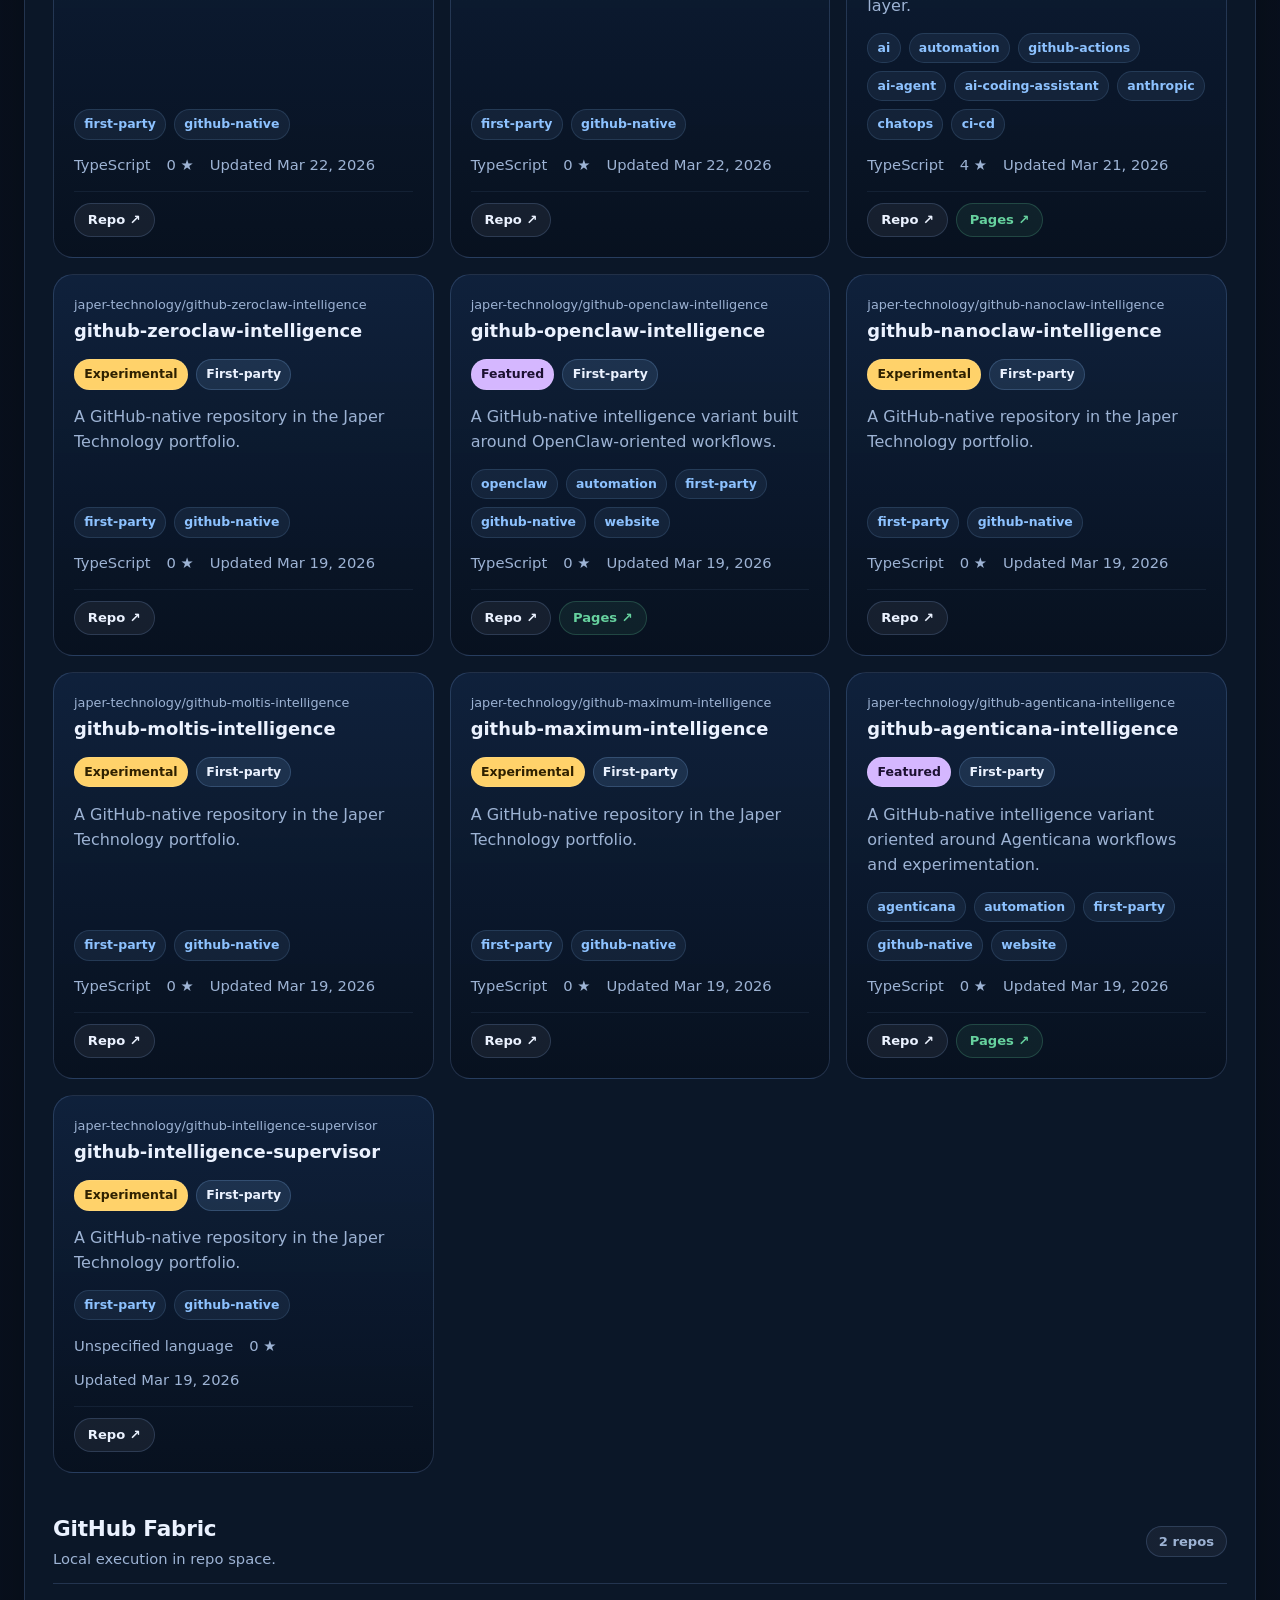
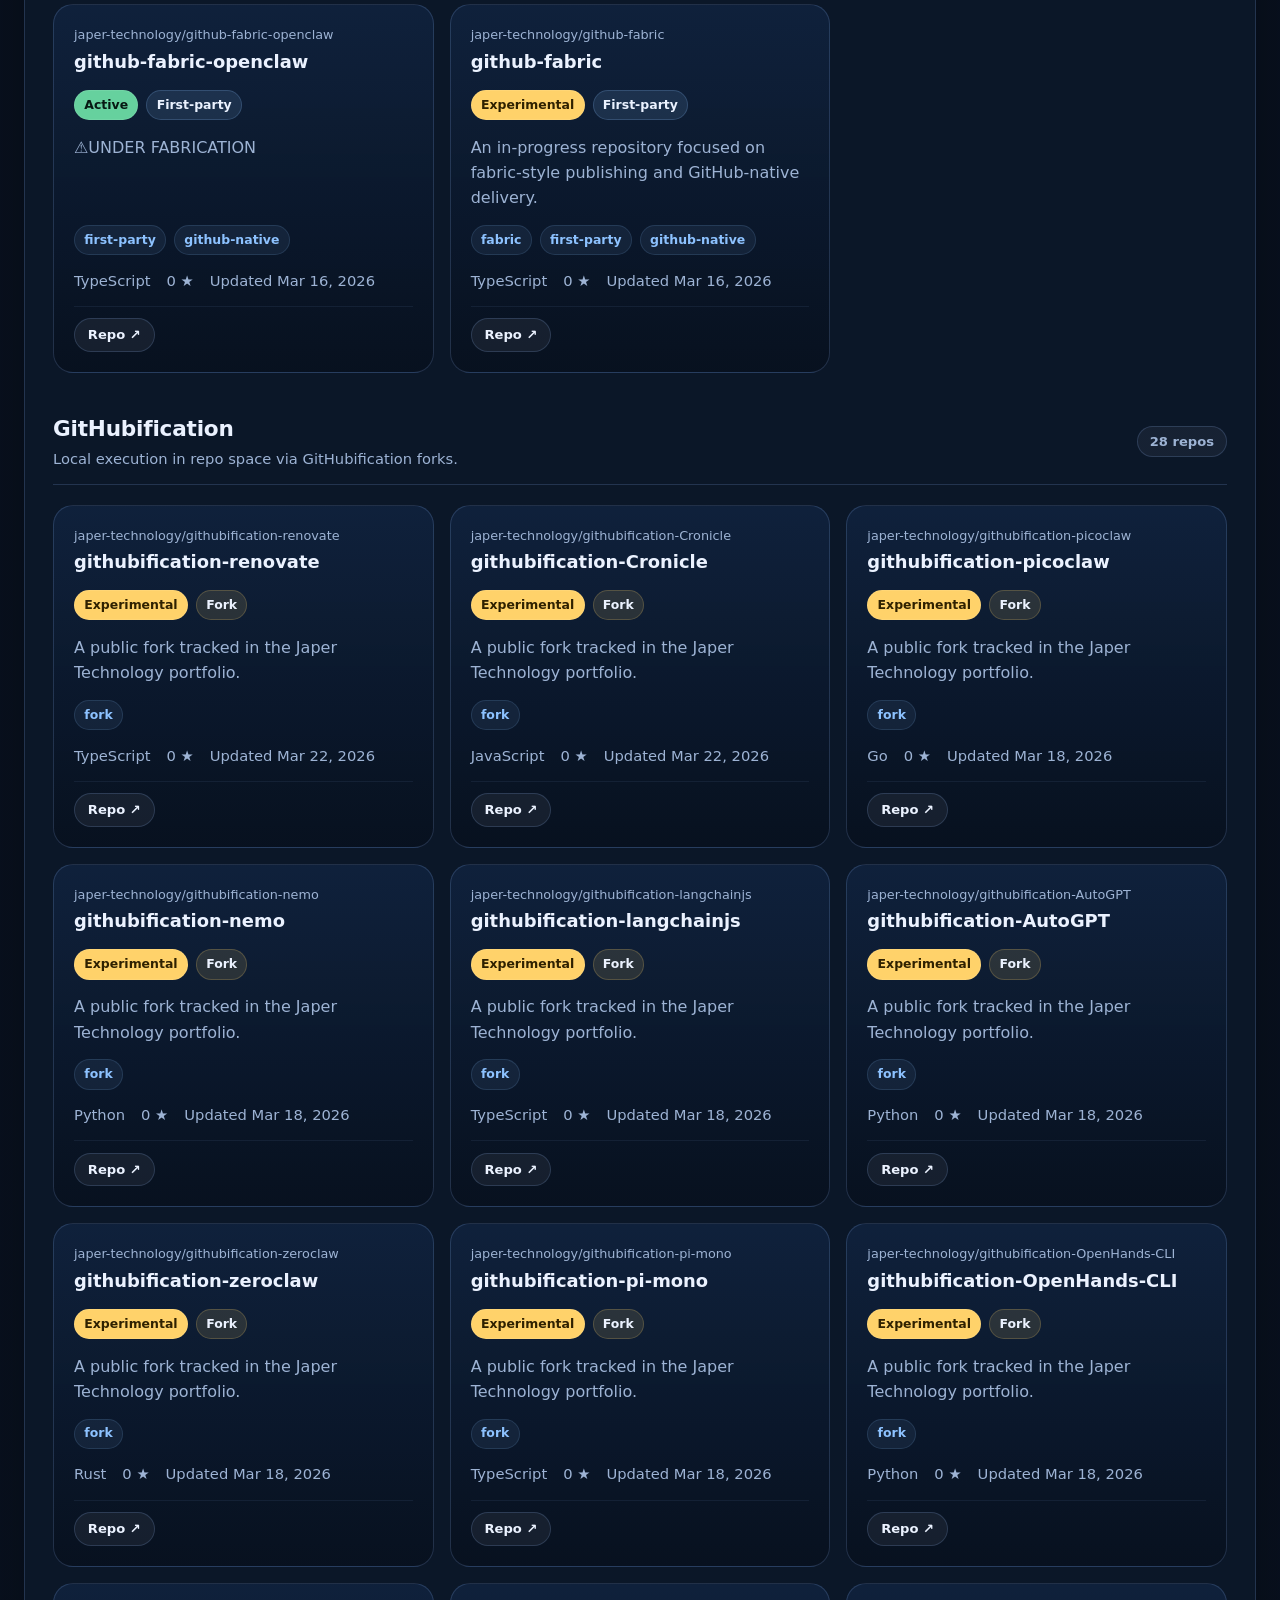
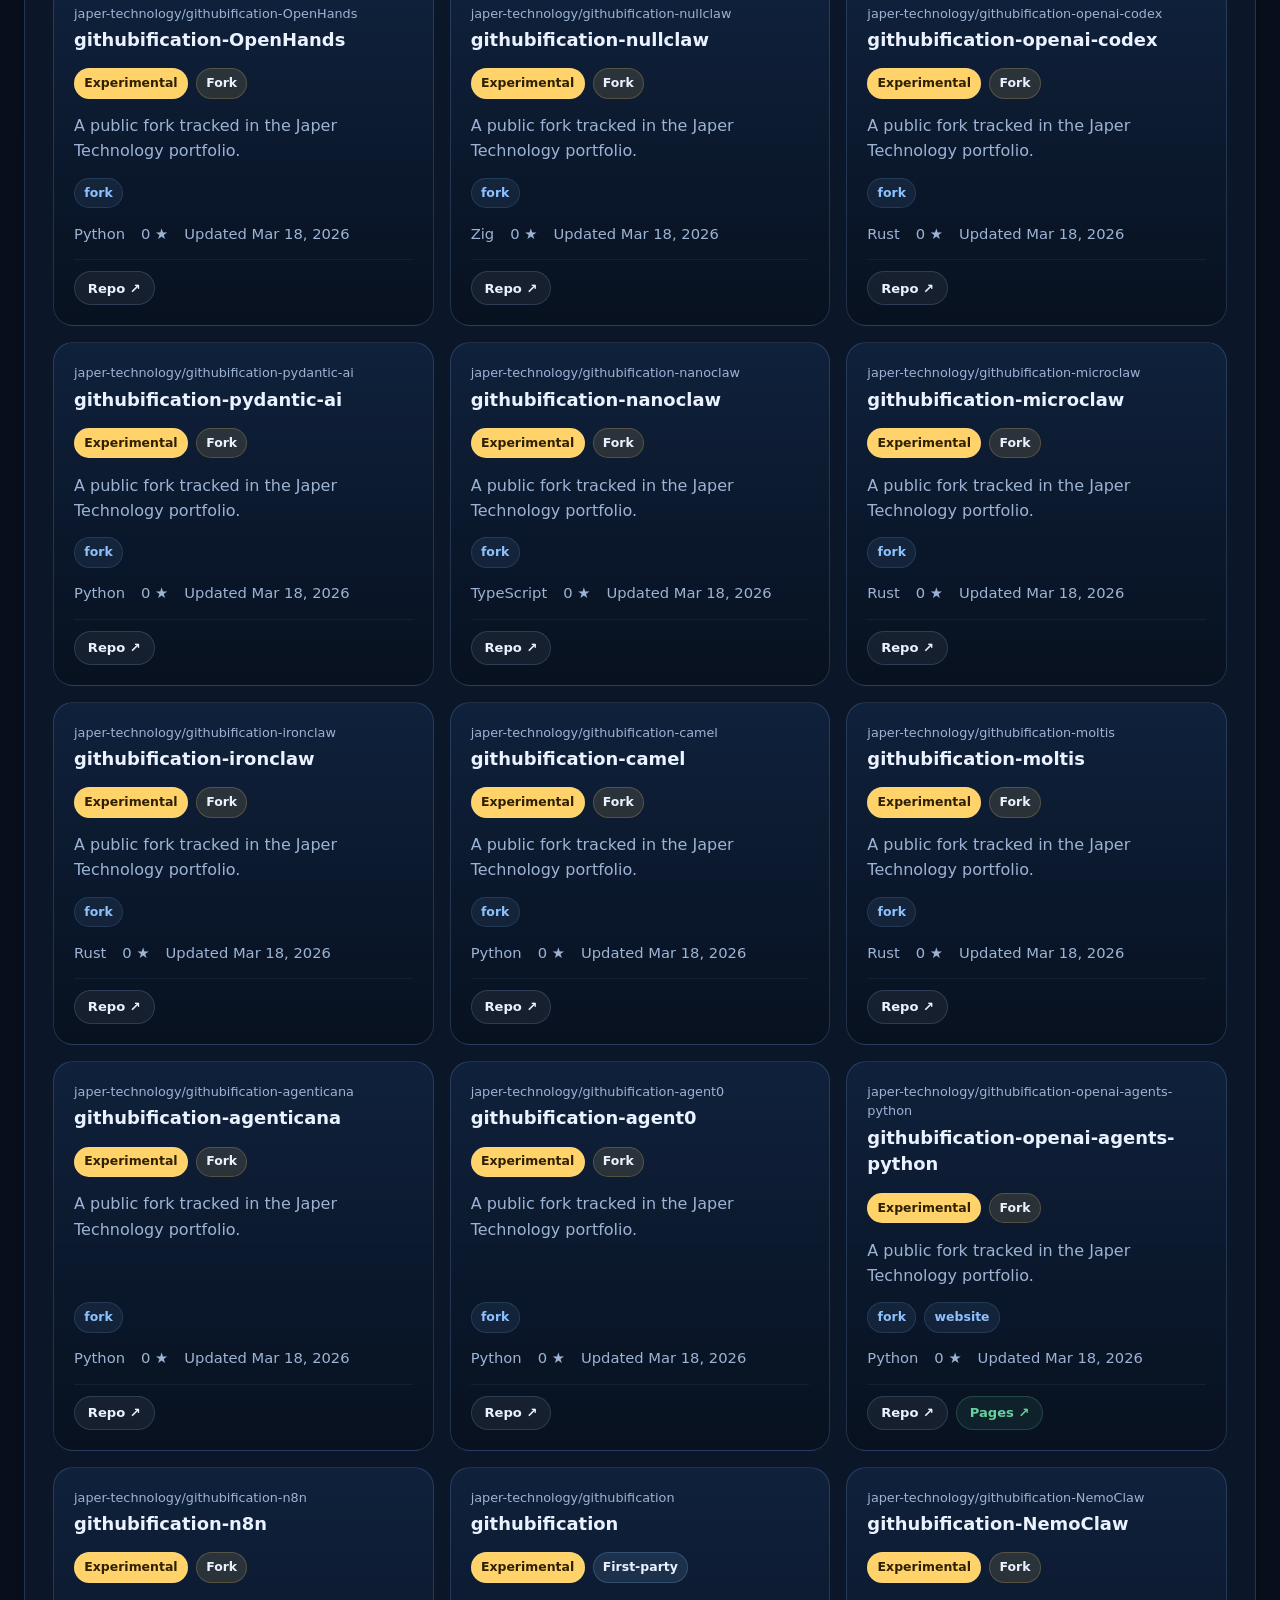
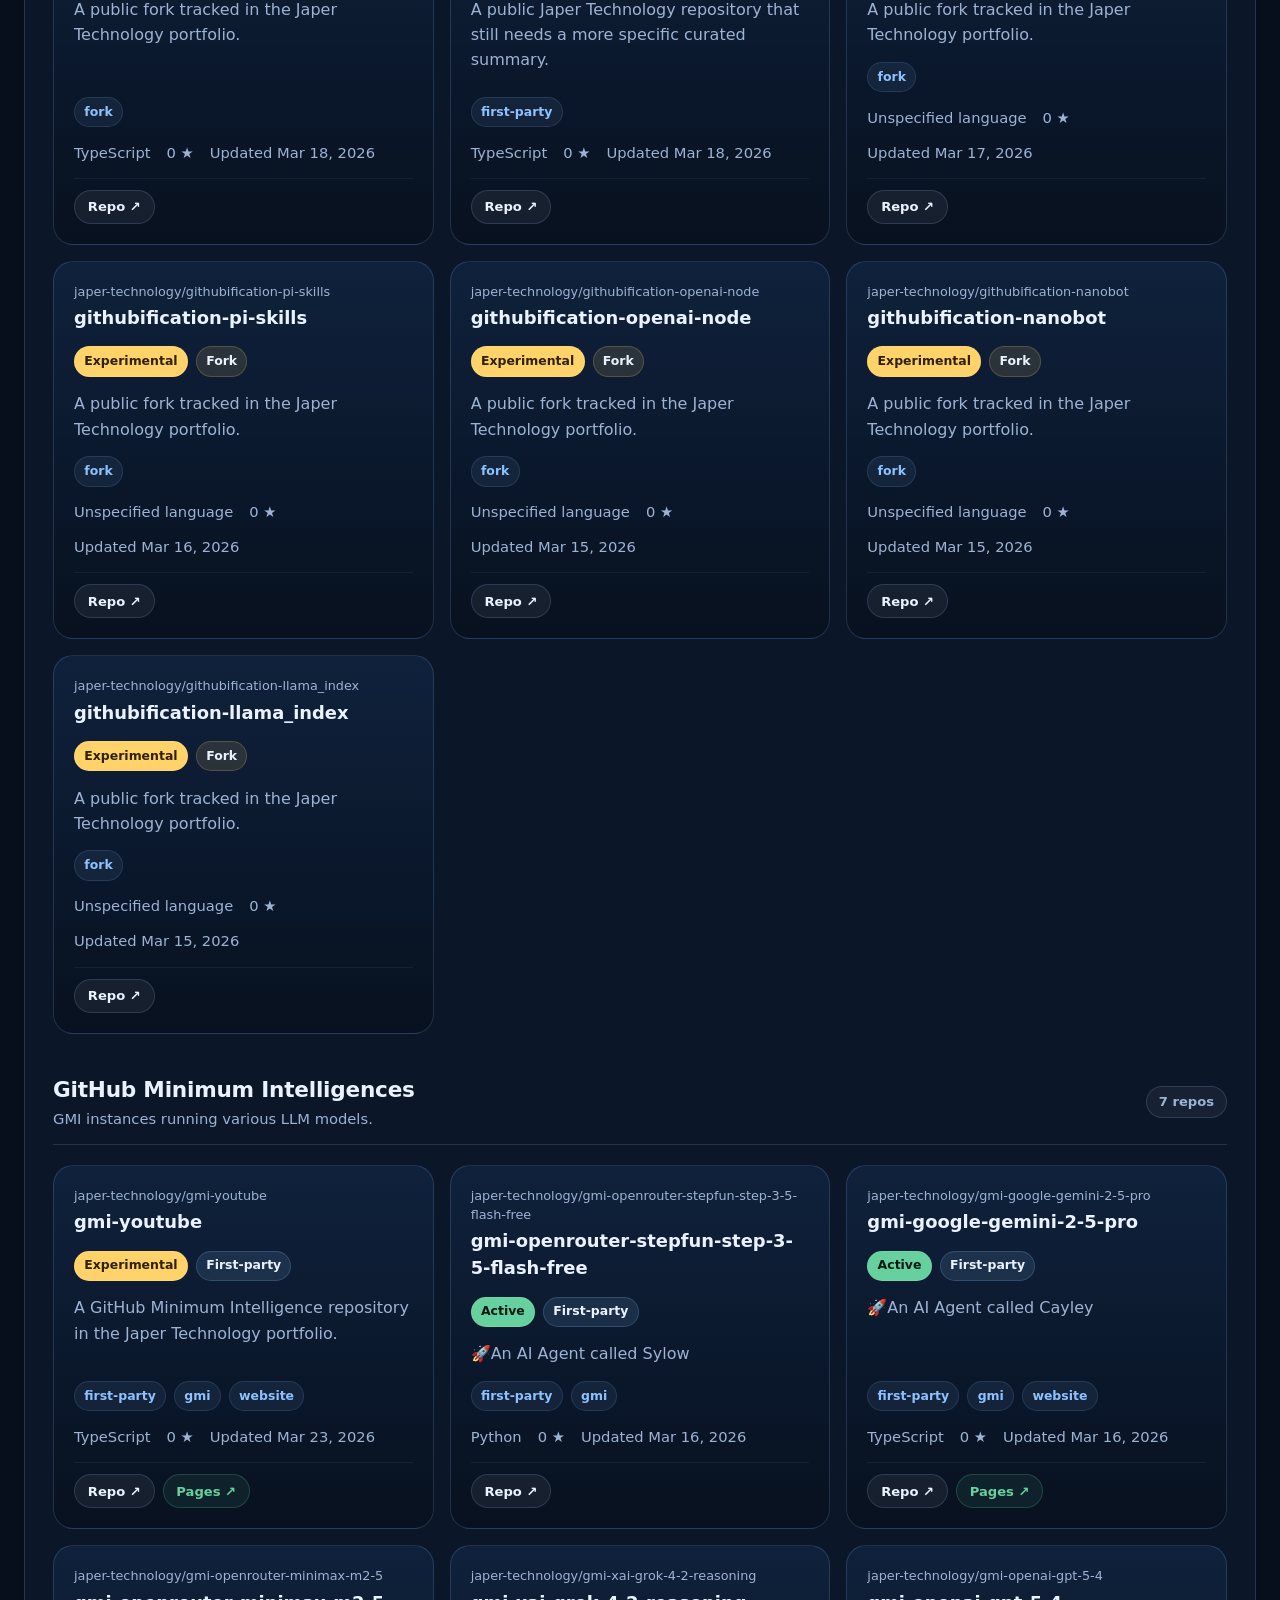
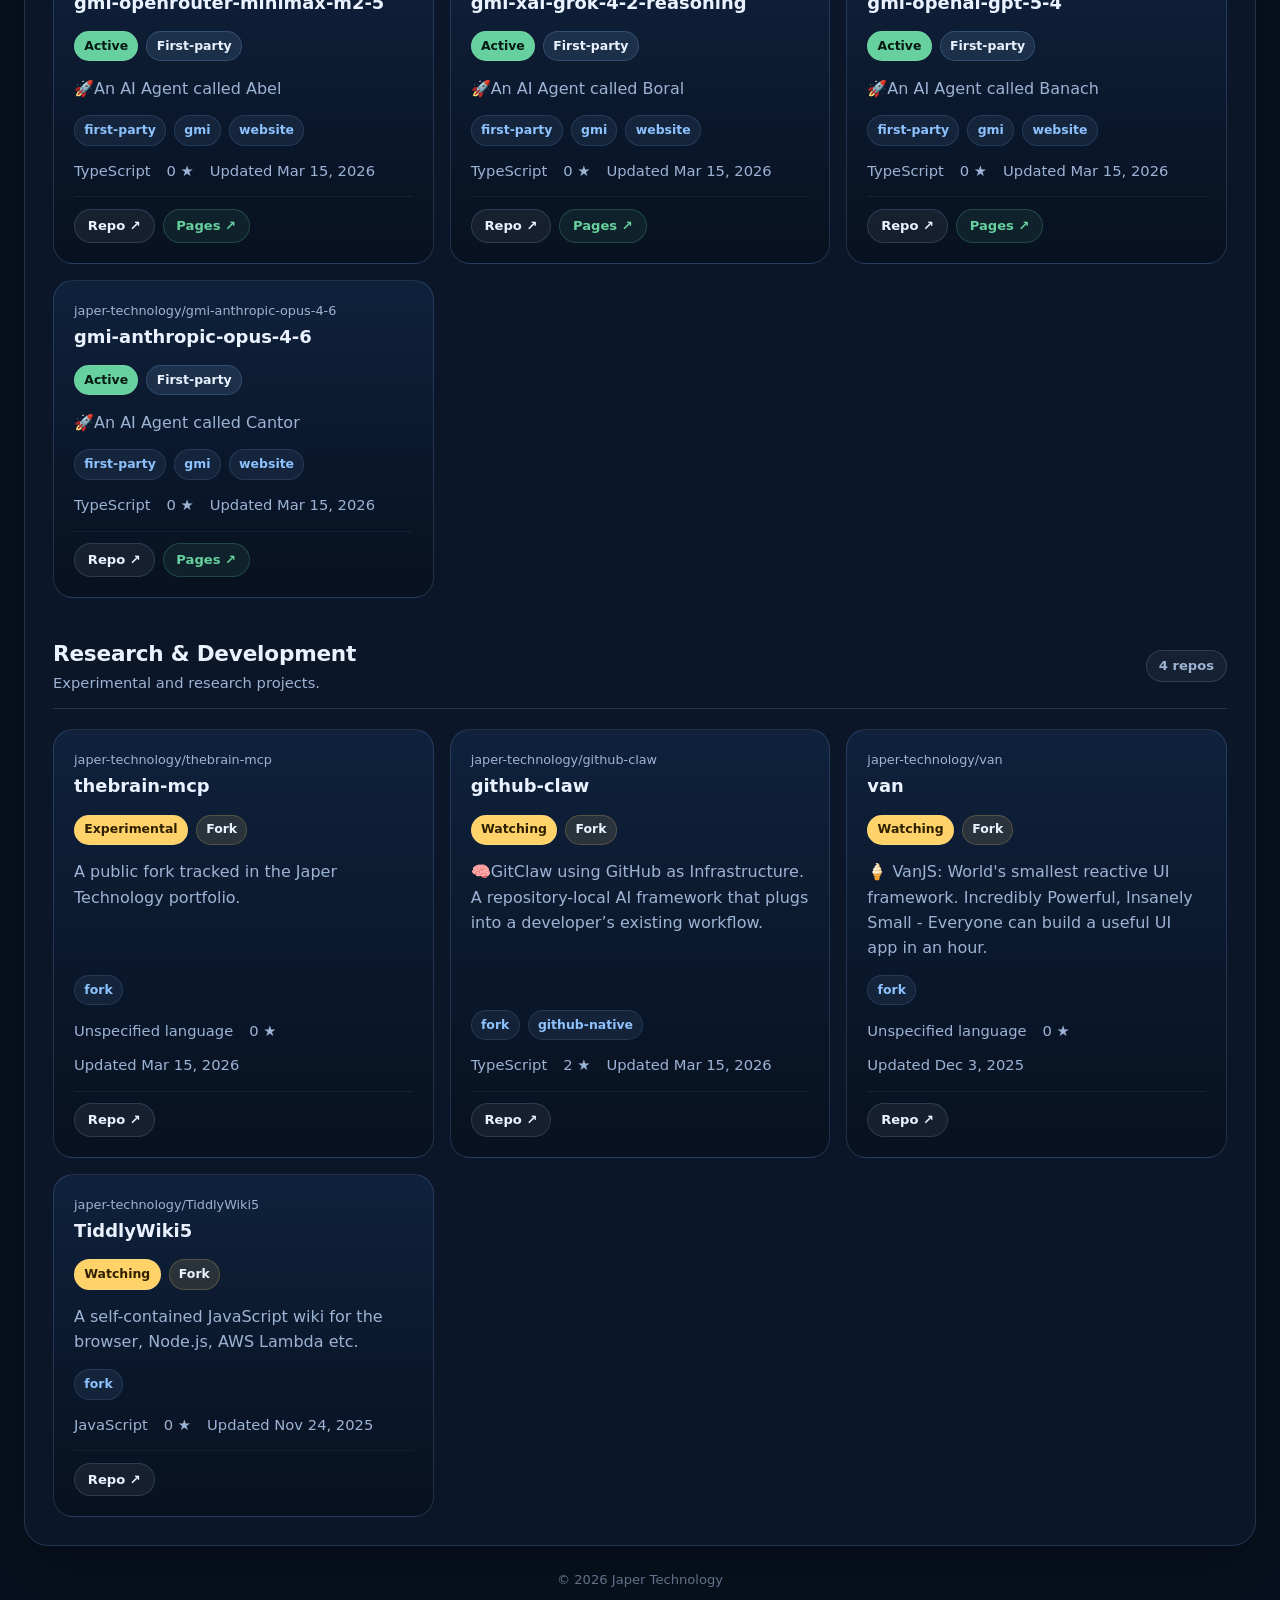
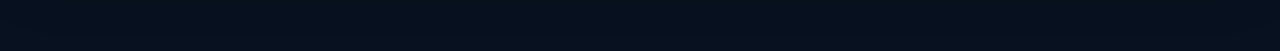
==== commit cfdace0e: "Update index.html" ====
--- a/an-overview/public-fabric/index.html
+++ b/an-overview/public-fabric/index.html
@@ -30,7 +30,7 @@
           <span class="live-pill" id="live-pill">Loading catalog…</span>
         </div>
 
-        <h1 id="site-title">Japer Technology Public Fabric</h1>
+        <h1 id="site-title">An Overview of Japer Technology's GitHub</h1>
         <p class="hero-copy" id="hero-copy">
           A catalog of public repositories published by Japer Technology.
         </p>
